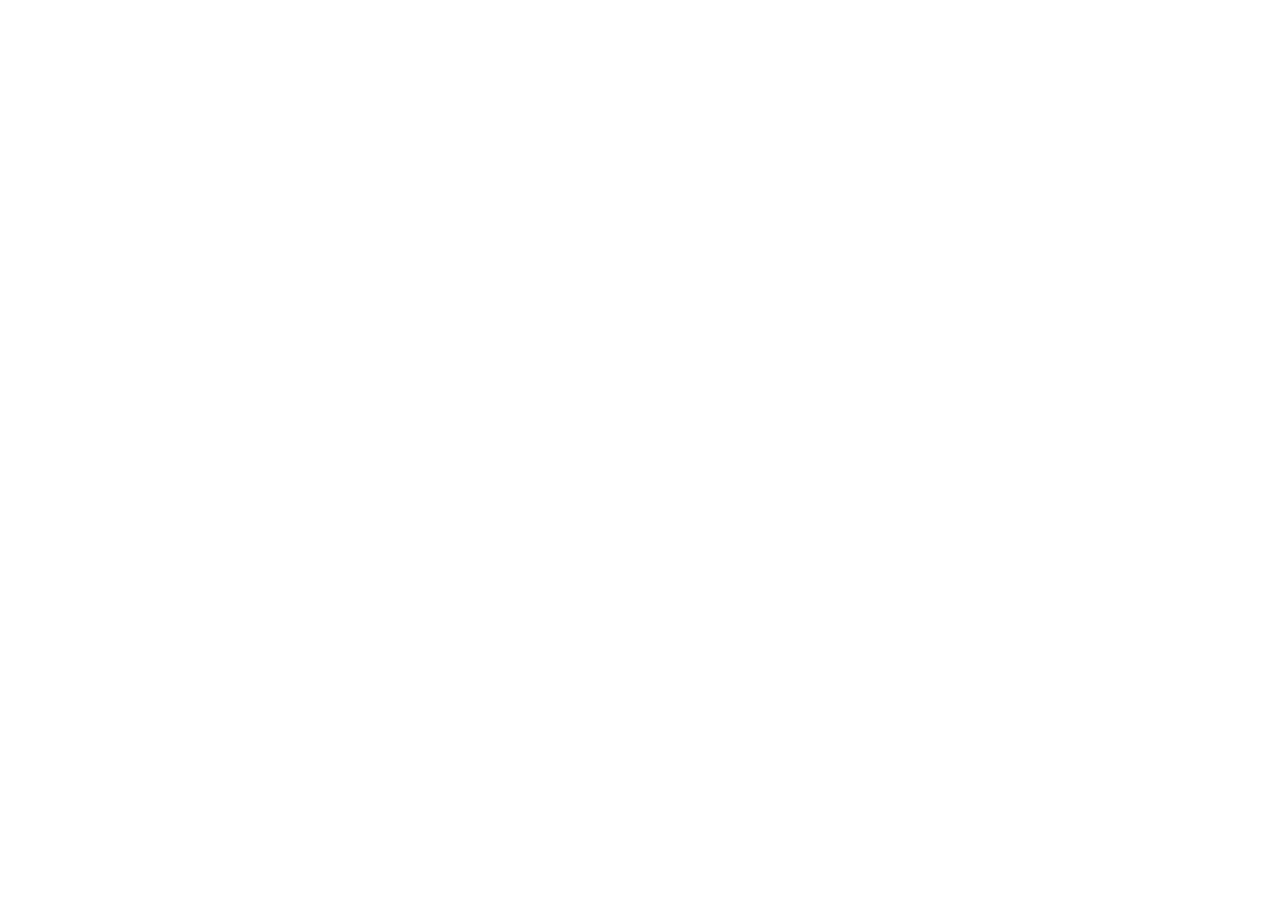
==== index.html @ 97b05f2b "Start repository" ====
<!doctype html>
<html lang="en">
  <head>
    <meta charset="UTF-8" />
    <link rel="icon" type="image/svg+xml" href="/vite.svg" />
    <meta name="viewport" content="width=device-width, initial-scale=1.0" />
    <title>ReleaseRadar — AI-Assisted Release Confidence</title>
    <link rel="preconnect" href="https://fonts.googleapis.com" />
    <link rel="preconnect" href="https://fonts.gstatic.com" crossorigin />
    <link href="https://fonts.googleapis.com/css2?family=Inter:wght@300;400;500;600;700;800&display=swap" rel="stylesheet" />
  </head>
  <body>
    <div id="root"></div>
    <script type="module" src="/src/main.tsx"></script>
  </body>
</html>
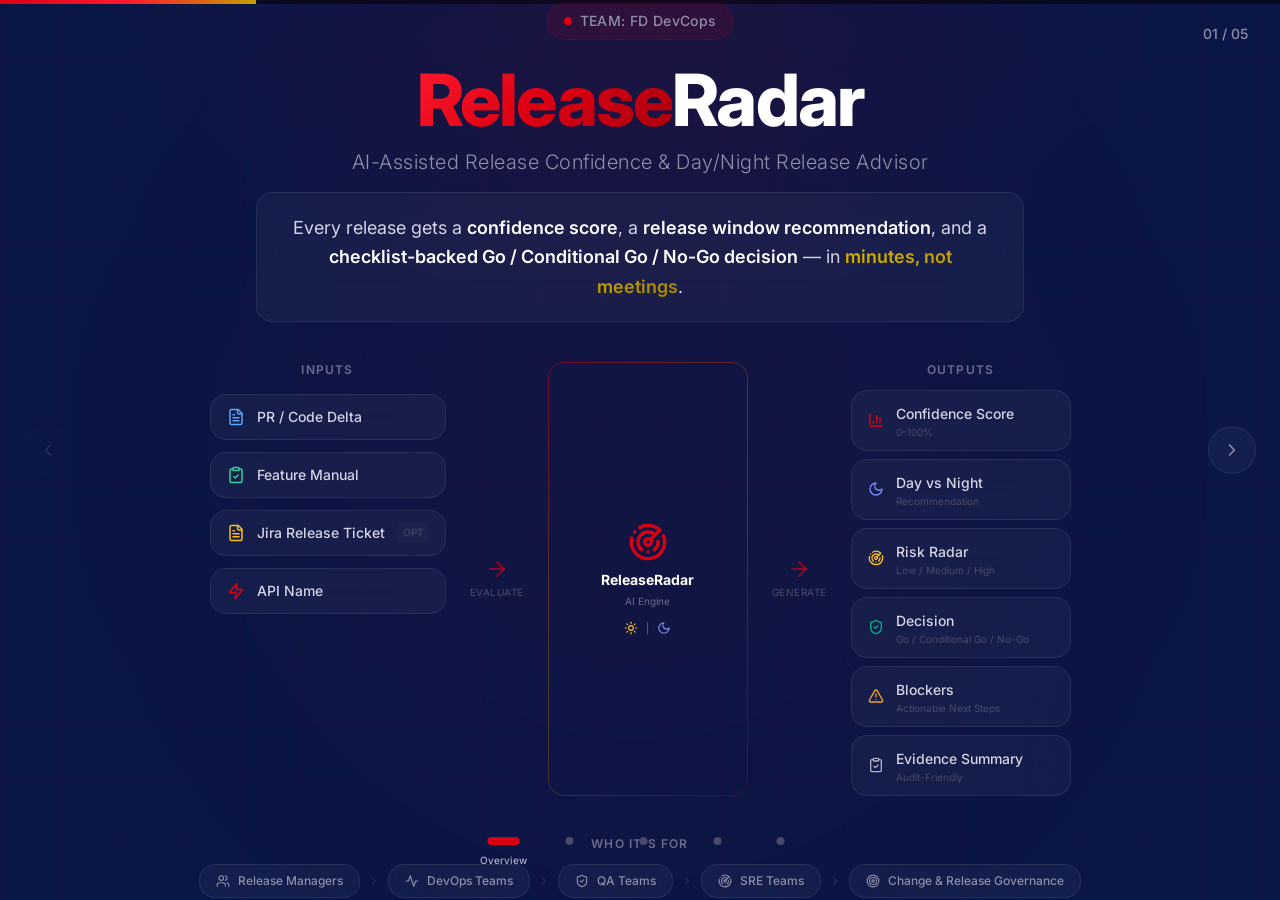
==== commit 92f7f372: "deploy: fc2b410c3ca491119e7fdf9a48ac1483587b1d00" ====
--- a/index.html
+++ b/index.html
@@ -8,9 +8,10 @@
     <link rel="preconnect" href="https://fonts.googleapis.com" />
     <link rel="preconnect" href="https://fonts.gstatic.com" crossorigin />
     <link href="https://fonts.googleapis.com/css2?family=Inter:wght@300;400;500;600;700;800&display=swap" rel="stylesheet" />
+    <script type="module" crossorigin src="./assets/index-BPCBnHcw.js"></script>
+    <link rel="stylesheet" crossorigin href="./assets/index-Aughht_y.css">
   </head>
   <body>
     <div id="root"></div>
-    <script type="module" src="/src/main.tsx"></script>
   </body>
 </html>
--- a/assets/index-Aughht_y.css
+++ b/assets/index-Aughht_y.css
@@ -0,0 +1 @@
+*,:before,:after{--tw-border-spacing-x: 0;--tw-border-spacing-y: 0;--tw-translate-x: 0;--tw-translate-y: 0;--tw-rotate: 0;--tw-skew-x: 0;--tw-skew-y: 0;--tw-scale-x: 1;--tw-scale-y: 1;--tw-pan-x: ;--tw-pan-y: ;--tw-pinch-zoom: ;--tw-scroll-snap-strictness: proximity;--tw-gradient-from-position: ;--tw-gradient-via-position: ;--tw-gradient-to-position: ;--tw-ordinal: ;--tw-slashed-zero: ;--tw-numeric-figure: ;--tw-numeric-spacing: ;--tw-numeric-fraction: ;--tw-ring-inset: ;--tw-ring-offset-width: 0px;--tw-ring-offset-color: #fff;--tw-ring-color: rgb(59 130 246 / .5);--tw-ring-offset-shadow: 0 0 #0000;--tw-ring-shadow: 0 0 #0000;--tw-shadow: 0 0 #0000;--tw-shadow-colored: 0 0 #0000;--tw-blur: ;--tw-brightness: ;--tw-contrast: ;--tw-grayscale: ;--tw-hue-rotate: ;--tw-invert: ;--tw-saturate: ;--tw-sepia: ;--tw-drop-shadow: ;--tw-backdrop-blur: ;--tw-backdrop-brightness: ;--tw-backdrop-contrast: ;--tw-backdrop-grayscale: ;--tw-backdrop-hue-rotate: ;--tw-backdrop-invert: ;--tw-backdrop-opacity: ;--tw-backdrop-saturate: ;--tw-backdrop-sepia: ;--tw-contain-size: ;--tw-contain-layout: ;--tw-contain-paint: ;--tw-contain-style: }::backdrop{--tw-border-spacing-x: 0;--tw-border-spacing-y: 0;--tw-translate-x: 0;--tw-translate-y: 0;--tw-rotate: 0;--tw-skew-x: 0;--tw-skew-y: 0;--tw-scale-x: 1;--tw-scale-y: 1;--tw-pan-x: ;--tw-pan-y: ;--tw-pinch-zoom: ;--tw-scroll-snap-strictness: proximity;--tw-gradient-from-position: ;--tw-gradient-via-position: ;--tw-gradient-to-position: ;--tw-ordinal: ;--tw-slashed-zero: ;--tw-numeric-figure: ;--tw-numeric-spacing: ;--tw-numeric-fraction: ;--tw-ring-inset: ;--tw-ring-offset-width: 0px;--tw-ring-offset-color: #fff;--tw-ring-color: rgb(59 130 246 / .5);--tw-ring-offset-shadow: 0 0 #0000;--tw-ring-shadow: 0 0 #0000;--tw-shadow: 0 0 #0000;--tw-shadow-colored: 0 0 #0000;--tw-blur: ;--tw-brightness: ;--tw-contrast: ;--tw-grayscale: ;--tw-hue-rotate: ;--tw-invert: ;--tw-saturate: ;--tw-sepia: ;--tw-drop-shadow: ;--tw-backdrop-blur: ;--tw-backdrop-brightness: ;--tw-backdrop-contrast: ;--tw-backdrop-grayscale: ;--tw-backdrop-hue-rotate: ;--tw-backdrop-invert: ;--tw-backdrop-opacity: ;--tw-backdrop-saturate: ;--tw-backdrop-sepia: ;--tw-contain-size: ;--tw-contain-layout: ;--tw-contain-paint: ;--tw-contain-style: }*,:before,:after{box-sizing:border-box;border-width:0;border-style:solid;border-color:#e5e7eb}:before,:after{--tw-content: ""}html,:host{line-height:1.5;-webkit-text-size-adjust:100%;-moz-tab-size:4;-o-tab-size:4;tab-size:4;font-family:Inter,system-ui,sans-serif;font-feature-settings:normal;font-variation-settings:normal;-webkit-tap-highlight-color:transparent}body{margin:0;line-height:inherit}hr{height:0;color:inherit;border-top-width:1px}abbr:where([title]){-webkit-text-decoration:underline dotted;text-decoration:underline dotted}h1,h2,h3,h4,h5,h6{font-size:inherit;font-weight:inherit}a{color:inherit;text-decoration:inherit}b,strong{font-weight:bolder}code,kbd,samp,pre{font-family:ui-monospace,SFMono-Regular,Menlo,Monaco,Consolas,Liberation Mono,Courier New,monospace;font-feature-settings:normal;font-variation-settings:normal;font-size:1em}small{font-size:80%}sub,sup{font-size:75%;line-height:0;position:relative;vertical-align:baseline}sub{bottom:-.25em}sup{top:-.5em}table{text-indent:0;border-color:inherit;border-collapse:collapse}button,input,optgroup,select,textarea{font-family:inherit;font-feature-settings:inherit;font-variation-settings:inherit;font-size:100%;font-weight:inherit;line-height:inherit;letter-spacing:inherit;color:inherit;margin:0;padding:0}button,select{text-transform:none}button,input:where([type=button]),input:where([type=reset]),input:where([type=submit]){-webkit-appearance:button;background-color:transparent;background-image:none}:-moz-focusring{outline:auto}:-moz-ui-invalid{box-shadow:none}progress{vertical-align:baseline}::-webkit-inner-spin-button,::-webkit-outer-spin-button{height:auto}[type=search]{-webkit-appearance:textfield;outline-offset:-2px}::-webkit-search-decoration{-webkit-appearance:none}::-webkit-file-upload-button{-webkit-appearance:button;font:inherit}summary{display:list-item}blockquote,dl,dd,h1,h2,h3,h4,h5,h6,hr,figure,p,pre{margin:0}fieldset{margin:0;padding:0}legend{padding:0}ol,ul,menu{list-style:none;margin:0;padding:0}dialog{padding:0}textarea{resize:vertical}input::-moz-placeholder,textarea::-moz-placeholder{opacity:1;color:#9ca3af}input::placeholder,textarea::placeholder{opacity:1;color:#9ca3af}button,[role=button]{cursor:pointer}:disabled{cursor:default}img,svg,video,canvas,audio,iframe,embed,object{display:block;vertical-align:middle}img,video{max-width:100%;height:auto}[hidden]:where(:not([hidden=until-found])){display:none}.slide-container{position:relative;display:flex;height:100vh;width:100%;align-items:center;justify-content:center;overflow:hidden}.glass-card{border-radius:1rem;border-width:1px;border-color:#ffffff14;background-color:#ffffff0a;--tw-backdrop-blur: blur(24px);-webkit-backdrop-filter:var(--tw-backdrop-blur) var(--tw-backdrop-brightness) var(--tw-backdrop-contrast) var(--tw-backdrop-grayscale) var(--tw-backdrop-hue-rotate) var(--tw-backdrop-invert) var(--tw-backdrop-opacity) var(--tw-backdrop-saturate) var(--tw-backdrop-sepia);backdrop-filter:var(--tw-backdrop-blur) var(--tw-backdrop-brightness) var(--tw-backdrop-contrast) var(--tw-backdrop-grayscale) var(--tw-backdrop-hue-rotate) var(--tw-backdrop-invert) var(--tw-backdrop-opacity) var(--tw-backdrop-saturate) var(--tw-backdrop-sepia)}.glass-card-hover{border-radius:1rem;border-width:1px;border-color:#ffffff14;background-color:#ffffff0a;--tw-backdrop-blur: blur(24px);-webkit-backdrop-filter:var(--tw-backdrop-blur) var(--tw-backdrop-brightness) var(--tw-backdrop-contrast) var(--tw-backdrop-grayscale) var(--tw-backdrop-hue-rotate) var(--tw-backdrop-invert) var(--tw-backdrop-opacity) var(--tw-backdrop-saturate) var(--tw-backdrop-sepia);backdrop-filter:var(--tw-backdrop-blur) var(--tw-backdrop-brightness) var(--tw-backdrop-contrast) var(--tw-backdrop-grayscale) var(--tw-backdrop-hue-rotate) var(--tw-backdrop-invert) var(--tw-backdrop-opacity) var(--tw-backdrop-saturate) var(--tw-backdrop-sepia);transition-property:all;transition-timing-function:cubic-bezier(.4,0,.2,1);transition-duration:.3s}.glass-card-hover:hover{border-color:#ffffff26;background-color:#ffffff12}.gradient-border{position:relative}.gradient-border:before{content:"";position:absolute;top:0;right:0;bottom:0;left:0;border-radius:1rem;padding:1px;background:linear-gradient(135deg,#db001180,#c4a0004d,#db001133);-webkit-mask:linear-gradient(#fff 0 0) content-box,linear-gradient(#fff 0 0);-webkit-mask-composite:xor;mask-composite:exclude}.text-gradient-red{-webkit-background-clip:text;background-clip:text;color:transparent;background-image:linear-gradient(135deg,#ff1a2e,#db0011,#a8000d)}.text-gradient-gold{-webkit-background-clip:text;background-clip:text;color:transparent;background-image:linear-gradient(135deg,#d4b000,#c4a000,#a48600)}.pointer-events-none{pointer-events:none}.fixed{position:fixed}.absolute{position:absolute}.relative{position:relative}.inset-0{top:0;right:0;bottom:0;left:0}.bottom-0{bottom:0}.bottom-8{bottom:2rem}.left-0{left:0}.left-1\/2{left:50%}.left-6{left:1.5rem}.right-0{right:0}.right-6{right:1.5rem}.right-8{right:2rem}.top-0{top:0}.top-1\/2{top:50%}.top-6{top:1.5rem}.z-10{z-index:10}.z-50{z-index:50}.z-\[60\]{z-index:60}.col-span-1{grid-column:span 1 / span 1}.col-span-3{grid-column:span 3 / span 3}.mx-auto{margin-left:auto;margin-right:auto}.mb-0\.5{margin-bottom:.125rem}.mb-1{margin-bottom:.25rem}.mb-1\.5{margin-bottom:.375rem}.mb-10{margin-bottom:2.5rem}.mb-2{margin-bottom:.5rem}.mb-3{margin-bottom:.75rem}.mb-4{margin-bottom:1rem}.mb-5{margin-bottom:1.25rem}.mb-6{margin-bottom:1.5rem}.mb-8{margin-bottom:2rem}.ml-5{margin-left:1.25rem}.ml-\[52px\]{margin-left:52px}.ml-auto{margin-left:auto}.mt-0\.5{margin-top:.125rem}.mt-1{margin-top:.25rem}.mt-3{margin-top:.75rem}.mt-4{margin-top:1rem}.block{display:block}.flex{display:flex}.inline-flex{display:inline-flex}.grid{display:grid}.hidden{display:none}.h-1{height:.25rem}.h-1\/3{height:33.333333%}.h-10{height:2.5rem}.h-12{height:3rem}.h-2{height:.5rem}.h-6{height:1.5rem}.h-8{height:2rem}.h-\[800px\]{height:800px}.h-full{height:100%}.h-screen{height:100vh}.min-h-0{min-height:0px}.min-h-\[90px\]{min-height:90px}.w-1{width:.25rem}.w-10{width:2.5rem}.w-12{width:3rem}.w-2{width:.5rem}.w-6{width:1.5rem}.w-8{width:2rem}.w-\[38\%\]{width:38%}.w-\[42\%\]{width:42%}.w-\[45\%\]{width:45%}.w-\[55\%\]{width:55%}.w-\[58\%\]{width:58%}.w-\[800px\]{width:800px}.w-full{width:100%}.w-px{width:1px}.w-screen{width:100vw}.min-w-0{min-width:0px}.min-w-\[140px\]{min-width:140px}.min-w-\[200px\]{min-width:200px}.min-w-\[220px\]{min-width:220px}.max-w-3xl{max-width:48rem}.max-w-6xl{max-width:72rem}.max-w-\[1440px\]{max-width:1440px}.flex-1{flex:1 1 0%}.shrink-0{flex-shrink:0}.-translate-x-1\/2{--tw-translate-x: -50%;transform:translate(var(--tw-translate-x),var(--tw-translate-y)) rotate(var(--tw-rotate)) skew(var(--tw-skew-x)) skewY(var(--tw-skew-y)) scaleX(var(--tw-scale-x)) scaleY(var(--tw-scale-y))}.-translate-y-1\/2{--tw-translate-y: -50%;transform:translate(var(--tw-translate-x),var(--tw-translate-y)) rotate(var(--tw-rotate)) skew(var(--tw-skew-x)) skewY(var(--tw-skew-y)) scaleX(var(--tw-scale-x)) scaleY(var(--tw-scale-y))}@keyframes fadeIn{0%{opacity:0}to{opacity:1}}.animate-fade-in{animation:fadeIn .6s ease-out forwards}@keyframes fadeInLeft{0%{opacity:0;transform:translate(-30px)}to{opacity:1;transform:translate(0)}}.animate-fade-in-left{animation:fadeInLeft .5s ease-out forwards}@keyframes fadeInRight{0%{opacity:0;transform:translate(30px)}to{opacity:1;transform:translate(0)}}.animate-fade-in-right{animation:fadeInRight .5s ease-out forwards}@keyframes fadeInUp{0%{opacity:0;transform:translateY(30px)}to{opacity:1;transform:translateY(0)}}.animate-fade-in-up{animation:fadeInUp .6s ease-out forwards}@keyframes pulse{50%{opacity:.5}}.animate-pulse{animation:pulse 2s cubic-bezier(.4,0,.6,1) infinite}@keyframes pulseGlow{0%,to{box-shadow:0 0 20px #db00114d}50%{box-shadow:0 0 40px #db001199}}.animate-pulse-glow{animation:pulseGlow 2s ease-in-out infinite}.auto-rows-min{grid-auto-rows:min-content}.grid-cols-1{grid-template-columns:repeat(1,minmax(0,1fr))}.grid-cols-2{grid-template-columns:repeat(2,minmax(0,1fr))}.grid-cols-3{grid-template-columns:repeat(3,minmax(0,1fr))}.grid-cols-5{grid-template-columns:repeat(5,minmax(0,1fr))}.flex-col{flex-direction:column}.flex-wrap{flex-wrap:wrap}.items-start{align-items:flex-start}.items-center{align-items:center}.items-stretch{align-items:stretch}.justify-center{justify-content:center}.gap-0\.5{gap:.125rem}.gap-1{gap:.25rem}.gap-1\.5{gap:.375rem}.gap-2{gap:.5rem}.gap-2\.5{gap:.625rem}.gap-3{gap:.75rem}.gap-4{gap:1rem}.gap-6{gap:1.5rem}.gap-8{gap:2rem}.space-y-1\.5>:not([hidden])~:not([hidden]){--tw-space-y-reverse: 0;margin-top:calc(.375rem * calc(1 - var(--tw-space-y-reverse)));margin-bottom:calc(.375rem * var(--tw-space-y-reverse))}.overflow-hidden{overflow:hidden}.overflow-y-auto{overflow-y:auto}.truncate{overflow:hidden;text-overflow:ellipsis;white-space:nowrap}.whitespace-nowrap{white-space:nowrap}.rounded{border-radius:.25rem}.rounded-full{border-radius:9999px}.rounded-lg{border-radius:.5rem}.rounded-md{border-radius:.375rem}.rounded-xl{border-radius:.75rem}.border{border-width:1px}.border-l-2{border-left-width:2px}.border-amber-400\/20{border-color:#fbbf2433}.border-blue-400\/20{border-color:#60a5fa33}.border-blue-400\/30{border-color:#60a5fa4d}.border-confidence-conditional\/20{border-color:#f5a62333}.border-confidence-go\/20{border-color:#00b38833}.border-confidence-nogo\/20{border-color:#db001133}.border-cyan-400\/20{border-color:#22d3ee33}.border-emerald-400\/10{border-color:#34d3991a}.border-emerald-400\/15{border-color:#34d39926}.border-emerald-400\/20{border-color:#34d39933}.border-emerald-400\/30{border-color:#34d3994d}.border-hsbc-gold\/10{border-color:#c4a0001a}.border-hsbc-gold\/20{border-color:#c4a00033}.border-hsbc-gold\/30{border-color:#c4a0004d}.border-hsbc-red\/10{border-color:#db00111a}.border-hsbc-red\/20{border-color:#db001133}.border-hsbc-red\/30{border-color:#db00114d}.border-hsbc-red\/40{border-color:#db001166}.border-indigo-400\/20{border-color:#818cf833}.border-orange-400\/20{border-color:#fb923c33}.border-pink-400\/20{border-color:#f472b633}.border-purple-400\/10{border-color:#c084fc1a}.border-purple-400\/20{border-color:#c084fc33}.border-red-400\/20{border-color:#f8717133}.border-l-confidence-conditional{--tw-border-opacity: 1;border-left-color:rgb(245 166 35 / var(--tw-border-opacity, 1))}.border-l-confidence-nogo{--tw-border-opacity: 1;border-left-color:rgb(219 0 17 / var(--tw-border-opacity, 1))}.bg-amber-400\/10{background-color:#fbbf241a}.bg-amber-400\/15{background-color:#fbbf2426}.bg-amber-400\/\[0\.06\]{background-color:#fbbf240f}.bg-black\/50{background-color:#00000080}.bg-black\/80{background-color:#000c}.bg-blue-400\/15{background-color:#60a5fa26}.bg-blue-400\/20{background-color:#60a5fa33}.bg-blue-400\/\[0\.06\]{background-color:#60a5fa0f}.bg-confidence-conditional\/10{background-color:#f5a6231a}.bg-confidence-conditional\/15{background-color:#f5a62326}.bg-confidence-go\/10{background-color:#00b3881a}.bg-confidence-nogo\/10{background-color:#db00111a}.bg-emerald-400\/10{background-color:#34d3991a}.bg-emerald-400\/15{background-color:#34d39926}.bg-emerald-400\/20{background-color:#34d39933}.bg-emerald-400\/\[0\.06\]{background-color:#34d3990f}.bg-hsbc-gold\/15{background-color:#c4a00026}.bg-hsbc-gold\/20{background-color:#c4a00033}.bg-hsbc-gold\/\[0\.06\]{background-color:#c4a0000f}.bg-hsbc-gray-500{--tw-bg-opacity: 1;background-color:rgb(74 74 106 / var(--tw-bg-opacity, 1))}.bg-hsbc-gray-500\/10{background-color:#4a4a6a1a}.bg-hsbc-navy{--tw-bg-opacity: 1;background-color:rgb(10 22 70 / var(--tw-bg-opacity, 1))}.bg-hsbc-red{--tw-bg-opacity: 1;background-color:rgb(219 0 17 / var(--tw-bg-opacity, 1))}.bg-hsbc-red\/10{background-color:#db00111a}.bg-hsbc-red\/15{background-color:#db001126}.bg-hsbc-red\/20{background-color:#db001133}.bg-hsbc-red\/\[0\.03\]{background-color:#db001108}.bg-hsbc-red\/\[0\.06\]{background-color:#db00110f}.bg-indigo-400\/10{background-color:#818cf81a}.bg-pink-400\/\[0\.06\]{background-color:#f472b60f}.bg-purple-400\/15{background-color:#c084fc26}.bg-purple-400\/\[0\.06\]{background-color:#c084fc0f}.bg-white\/\[0\.02\]{background-color:#ffffff05}.bg-white\/\[0\.03\]{background-color:#ffffff08}.bg-white\/\[0\.04\]{background-color:#ffffff0a}.bg-gradient-to-b{background-image:linear-gradient(to bottom,var(--tw-gradient-stops))}.bg-gradient-to-t{background-image:linear-gradient(to top,var(--tw-gradient-stops))}.from-hsbc-red\/\[0\.04\]{--tw-gradient-from: rgb(219 0 17 / .04) var(--tw-gradient-from-position);--tw-gradient-to: rgb(219 0 17 / 0) var(--tw-gradient-to-position);--tw-gradient-stops: var(--tw-gradient-from), var(--tw-gradient-to)}.from-transparent{--tw-gradient-from: transparent var(--tw-gradient-from-position);--tw-gradient-to: rgb(0 0 0 / 0) var(--tw-gradient-to-position);--tw-gradient-stops: var(--tw-gradient-from), var(--tw-gradient-to)}.via-hsbc-red\/20{--tw-gradient-to: rgb(219 0 17 / 0) var(--tw-gradient-to-position);--tw-gradient-stops: var(--tw-gradient-from), rgb(219 0 17 / .2) var(--tw-gradient-via-position), var(--tw-gradient-to)}.to-transparent{--tw-gradient-to: transparent var(--tw-gradient-to-position)}.p-1{padding:.25rem}.p-1\.5{padding:.375rem}.p-2{padding:.5rem}.p-4{padding:1rem}.p-6{padding:1.5rem}.p-8{padding:2rem}.px-1\.5{padding-left:.375rem;padding-right:.375rem}.px-14{padding-left:3.5rem;padding-right:3.5rem}.px-16{padding-left:4rem;padding-right:4rem}.px-2{padding-left:.5rem;padding-right:.5rem}.px-2\.5{padding-left:.625rem;padding-right:.625rem}.px-3{padding-left:.75rem;padding-right:.75rem}.px-4{padding-left:1rem;padding-right:1rem}.px-5{padding-left:1.25rem;padding-right:1.25rem}.px-8{padding-left:2rem;padding-right:2rem}.py-0\.5{padding-top:.125rem;padding-bottom:.125rem}.py-1{padding-top:.25rem;padding-bottom:.25rem}.py-1\.5{padding-top:.375rem;padding-bottom:.375rem}.py-10{padding-top:2.5rem;padding-bottom:2.5rem}.py-12{padding-top:3rem;padding-bottom:3rem}.py-2{padding-top:.5rem;padding-bottom:.5rem}.py-2\.5{padding-top:.625rem;padding-bottom:.625rem}.py-3{padding-top:.75rem;padding-bottom:.75rem}.py-4{padding-top:1rem;padding-bottom:1rem}.py-5{padding-top:1.25rem;padding-bottom:1.25rem}.py-8{padding-top:2rem;padding-bottom:2rem}.pr-1{padding-right:.25rem}.text-center{text-align:center}.text-2xl{font-size:1.5rem;line-height:2rem}.text-4xl{font-size:2.25rem;line-height:2.5rem}.text-7xl{font-size:4.5rem;line-height:1}.text-\[10px\]{font-size:10px}.text-\[11px\]{font-size:11px}.text-\[9px\]{font-size:9px}.text-base{font-size:1rem;line-height:1.5rem}.text-lg{font-size:1.125rem;line-height:1.75rem}.text-sm{font-size:.875rem;line-height:1.25rem}.text-xl{font-size:1.25rem;line-height:1.75rem}.text-xs{font-size:.75rem;line-height:1rem}.font-bold{font-weight:700}.font-extrabold{font-weight:800}.font-light{font-weight:300}.font-medium{font-weight:500}.font-semibold{font-weight:600}.uppercase{text-transform:uppercase}.leading-relaxed{line-height:1.625}.tracking-tight{letter-spacing:-.025em}.tracking-wide{letter-spacing:.025em}.tracking-wider{letter-spacing:.05em}.tracking-widest{letter-spacing:.1em}.text-amber-400{--tw-text-opacity: 1;color:rgb(251 191 36 / var(--tw-text-opacity, 1))}.text-blue-400{--tw-text-opacity: 1;color:rgb(96 165 250 / var(--tw-text-opacity, 1))}.text-confidence-conditional{--tw-text-opacity: 1;color:rgb(245 166 35 / var(--tw-text-opacity, 1))}.text-confidence-go{--tw-text-opacity: 1;color:rgb(0 179 136 / var(--tw-text-opacity, 1))}.text-confidence-nogo{--tw-text-opacity: 1;color:rgb(219 0 17 / var(--tw-text-opacity, 1))}.text-cyan-400{--tw-text-opacity: 1;color:rgb(34 211 238 / var(--tw-text-opacity, 1))}.text-emerald-400{--tw-text-opacity: 1;color:rgb(52 211 153 / var(--tw-text-opacity, 1))}.text-hsbc-gold{--tw-text-opacity: 1;color:rgb(196 160 0 / var(--tw-text-opacity, 1))}.text-hsbc-gray-100{--tw-text-opacity: 1;color:rgb(212 212 226 / var(--tw-text-opacity, 1))}.text-hsbc-gray-200{--tw-text-opacity: 1;color:rgb(176 176 196 / var(--tw-text-opacity, 1))}.text-hsbc-gray-300{--tw-text-opacity: 1;color:rgb(142 142 168 / var(--tw-text-opacity, 1))}.text-hsbc-gray-400{--tw-text-opacity: 1;color:rgb(107 107 141 / var(--tw-text-opacity, 1))}.text-hsbc-gray-500{--tw-text-opacity: 1;color:rgb(74 74 106 / var(--tw-text-opacity, 1))}.text-hsbc-gray-600{--tw-text-opacity: 1;color:rgb(58 58 92 / var(--tw-text-opacity, 1))}.text-hsbc-red{--tw-text-opacity: 1;color:rgb(219 0 17 / var(--tw-text-opacity, 1))}.text-hsbc-red\/40{color:#db001166}.text-hsbc-red\/60{color:#db001199}.text-hsbc-red\/70{color:#db0011b3}.text-indigo-400{--tw-text-opacity: 1;color:rgb(129 140 248 / var(--tw-text-opacity, 1))}.text-orange-400{--tw-text-opacity: 1;color:rgb(251 146 60 / var(--tw-text-opacity, 1))}.text-pink-400{--tw-text-opacity: 1;color:rgb(244 114 182 / var(--tw-text-opacity, 1))}.text-purple-400{--tw-text-opacity: 1;color:rgb(192 132 252 / var(--tw-text-opacity, 1))}.text-red-400{--tw-text-opacity: 1;color:rgb(248 113 113 / var(--tw-text-opacity, 1))}.text-white{--tw-text-opacity: 1;color:rgb(255 255 255 / var(--tw-text-opacity, 1))}.opacity-0{opacity:0}.opacity-100{opacity:1}.blur-\[120px\]{--tw-blur: blur(120px);filter:var(--tw-blur) var(--tw-brightness) var(--tw-contrast) var(--tw-grayscale) var(--tw-hue-rotate) var(--tw-invert) var(--tw-saturate) var(--tw-sepia) var(--tw-drop-shadow)}.backdrop-blur-sm{--tw-backdrop-blur: blur(4px);-webkit-backdrop-filter:var(--tw-backdrop-blur) var(--tw-backdrop-brightness) var(--tw-backdrop-contrast) var(--tw-backdrop-grayscale) var(--tw-backdrop-hue-rotate) var(--tw-backdrop-invert) var(--tw-backdrop-opacity) var(--tw-backdrop-saturate) var(--tw-backdrop-sepia);backdrop-filter:var(--tw-backdrop-blur) var(--tw-backdrop-brightness) var(--tw-backdrop-contrast) var(--tw-backdrop-grayscale) var(--tw-backdrop-hue-rotate) var(--tw-backdrop-invert) var(--tw-backdrop-opacity) var(--tw-backdrop-saturate) var(--tw-backdrop-sepia)}.transition-all{transition-property:all;transition-timing-function:cubic-bezier(.4,0,.2,1);transition-duration:.15s}.transition-colors{transition-property:color,background-color,border-color,text-decoration-color,fill,stroke;transition-timing-function:cubic-bezier(.4,0,.2,1);transition-duration:.15s}.transition-opacity{transition-property:opacity;transition-timing-function:cubic-bezier(.4,0,.2,1);transition-duration:.15s}.duration-200{transition-duration:.2s}.duration-300{transition-duration:.3s}.duration-500{transition-duration:.5s}.ease-out{transition-timing-function:cubic-bezier(0,0,.2,1)}:root{--hsbc-red: #DB0011;--hsbc-navy: #0A1646;--hsbc-gold: #C4A000}*{margin:0;padding:0;box-sizing:border-box}html,body,#root{height:100%;overflow:hidden;font-family:Inter,system-ui,sans-serif;background:#0a0a1a;color:#eeeef4}::-webkit-scrollbar{width:6px}::-webkit-scrollbar-track{background:transparent}::-webkit-scrollbar-thumb{background:#db00114d;border-radius:3px}.stagger-1{animation-delay:.1s}.stagger-2{animation-delay:.2s}.stagger-3{animation-delay:.3s}.stagger-4{animation-delay:.4s}.stagger-5{animation-delay:.5s}.stagger-6{animation-delay:.6s}.stagger-7{animation-delay:.7s}.stagger-8{animation-delay:.8s}.bg-grid{background-image:linear-gradient(rgba(219,0,17,.03) 1px,transparent 1px),linear-gradient(90deg,rgba(219,0,17,.03) 1px,transparent 1px);background-size:60px 60px}.bg-radial-glow{background:radial-gradient(ellipse 60% 50% at 50% 0%,rgba(219,0,17,.08) 0%,transparent 70%)}.bg-radial-glow-center{background:radial-gradient(ellipse 80% 60% at 50% 50%,rgba(219,0,17,.06) 0%,transparent 70%)}.hover\:border-hsbc-red\/30:hover{border-color:#db00114d}.hover\:bg-hsbc-gray-300:hover{--tw-bg-opacity: 1;background-color:rgb(142 142 168 / var(--tw-bg-opacity, 1))}.hover\:bg-white\/\[0\.08\]:hover{background-color:#ffffff14}.hover\:text-white:hover{--tw-text-opacity: 1;color:rgb(255 255 255 / var(--tw-text-opacity, 1))}.disabled\:cursor-not-allowed:disabled{cursor:not-allowed}.disabled\:opacity-20:disabled{opacity:.2}.group:hover .group-hover\:opacity-60{opacity:.6}
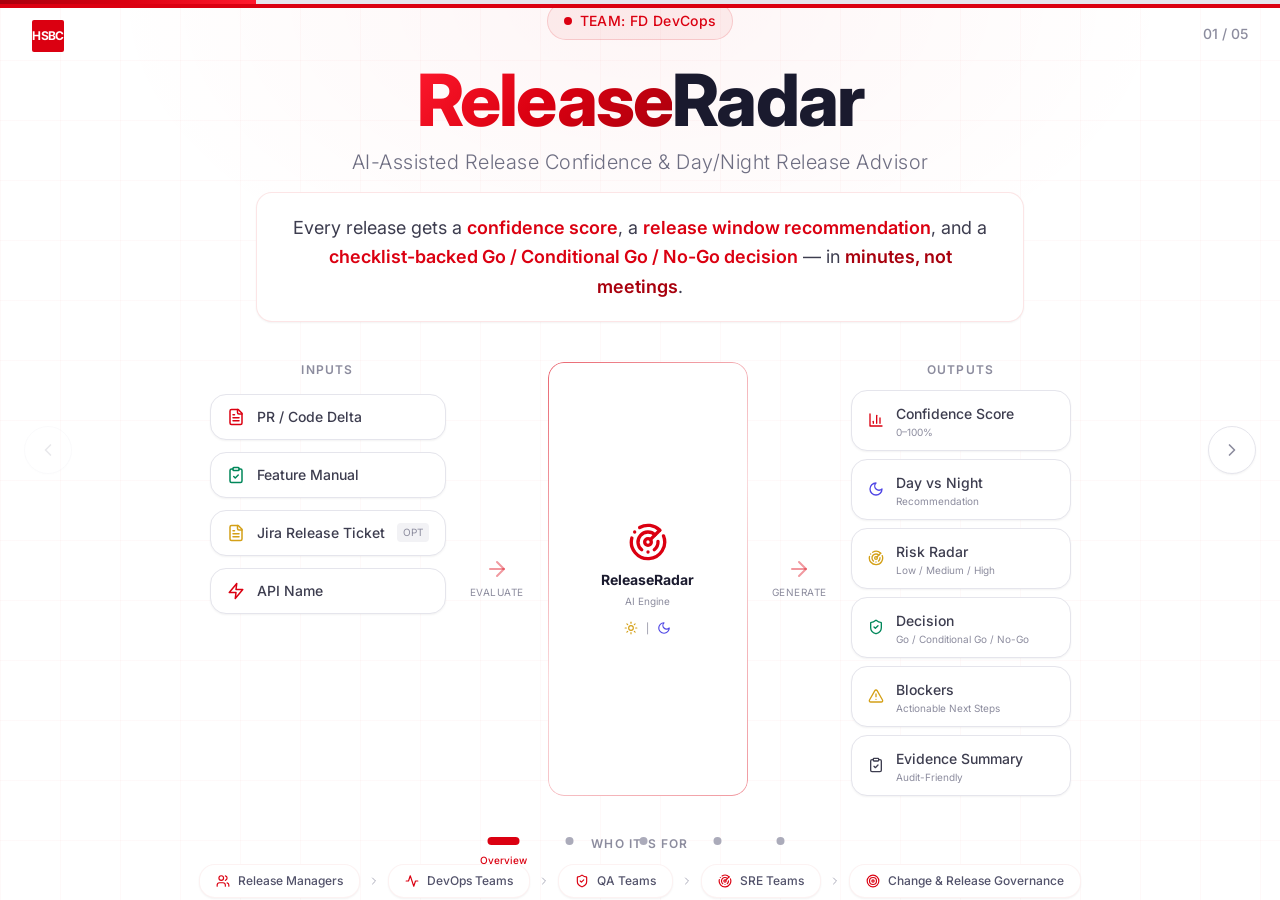
==== commit ea4873f9: "deploy: aca2fb99cd92e080cfe3c713fe6df6c5c775bf81" ====
--- a/index.html
+++ b/index.html
@@ -8,8 +8,8 @@
     <link rel="preconnect" href="https://fonts.googleapis.com" />
     <link rel="preconnect" href="https://fonts.gstatic.com" crossorigin />
     <link href="https://fonts.googleapis.com/css2?family=Inter:wght@300;400;500;600;700;800&display=swap" rel="stylesheet" />
-    <script type="module" crossorigin src="./assets/index-BPCBnHcw.js"></script>
-    <link rel="stylesheet" crossorigin href="./assets/index-Aughht_y.css">
+    <script type="module" crossorigin src="./assets/index-Cz4Vc61P.js"></script>
+    <link rel="stylesheet" crossorigin href="./assets/index-C5tjd7fd.css">
   </head>
   <body>
     <div id="root"></div>
--- a/assets/index-C5tjd7fd.css
+++ b/assets/index-C5tjd7fd.css
@@ -0,0 +1 @@
+*,:before,:after{--tw-border-spacing-x: 0;--tw-border-spacing-y: 0;--tw-translate-x: 0;--tw-translate-y: 0;--tw-rotate: 0;--tw-skew-x: 0;--tw-skew-y: 0;--tw-scale-x: 1;--tw-scale-y: 1;--tw-pan-x: ;--tw-pan-y: ;--tw-pinch-zoom: ;--tw-scroll-snap-strictness: proximity;--tw-gradient-from-position: ;--tw-gradient-via-position: ;--tw-gradient-to-position: ;--tw-ordinal: ;--tw-slashed-zero: ;--tw-numeric-figure: ;--tw-numeric-spacing: ;--tw-numeric-fraction: ;--tw-ring-inset: ;--tw-ring-offset-width: 0px;--tw-ring-offset-color: #fff;--tw-ring-color: rgb(59 130 246 / .5);--tw-ring-offset-shadow: 0 0 #0000;--tw-ring-shadow: 0 0 #0000;--tw-shadow: 0 0 #0000;--tw-shadow-colored: 0 0 #0000;--tw-blur: ;--tw-brightness: ;--tw-contrast: ;--tw-grayscale: ;--tw-hue-rotate: ;--tw-invert: ;--tw-saturate: ;--tw-sepia: ;--tw-drop-shadow: ;--tw-backdrop-blur: ;--tw-backdrop-brightness: ;--tw-backdrop-contrast: ;--tw-backdrop-grayscale: ;--tw-backdrop-hue-rotate: ;--tw-backdrop-invert: ;--tw-backdrop-opacity: ;--tw-backdrop-saturate: ;--tw-backdrop-sepia: ;--tw-contain-size: ;--tw-contain-layout: ;--tw-contain-paint: ;--tw-contain-style: }::backdrop{--tw-border-spacing-x: 0;--tw-border-spacing-y: 0;--tw-translate-x: 0;--tw-translate-y: 0;--tw-rotate: 0;--tw-skew-x: 0;--tw-skew-y: 0;--tw-scale-x: 1;--tw-scale-y: 1;--tw-pan-x: ;--tw-pan-y: ;--tw-pinch-zoom: ;--tw-scroll-snap-strictness: proximity;--tw-gradient-from-position: ;--tw-gradient-via-position: ;--tw-gradient-to-position: ;--tw-ordinal: ;--tw-slashed-zero: ;--tw-numeric-figure: ;--tw-numeric-spacing: ;--tw-numeric-fraction: ;--tw-ring-inset: ;--tw-ring-offset-width: 0px;--tw-ring-offset-color: #fff;--tw-ring-color: rgb(59 130 246 / .5);--tw-ring-offset-shadow: 0 0 #0000;--tw-ring-shadow: 0 0 #0000;--tw-shadow: 0 0 #0000;--tw-shadow-colored: 0 0 #0000;--tw-blur: ;--tw-brightness: ;--tw-contrast: ;--tw-grayscale: ;--tw-hue-rotate: ;--tw-invert: ;--tw-saturate: ;--tw-sepia: ;--tw-drop-shadow: ;--tw-backdrop-blur: ;--tw-backdrop-brightness: ;--tw-backdrop-contrast: ;--tw-backdrop-grayscale: ;--tw-backdrop-hue-rotate: ;--tw-backdrop-invert: ;--tw-backdrop-opacity: ;--tw-backdrop-saturate: ;--tw-backdrop-sepia: ;--tw-contain-size: ;--tw-contain-layout: ;--tw-contain-paint: ;--tw-contain-style: }*,:before,:after{box-sizing:border-box;border-width:0;border-style:solid;border-color:#e5e7eb}:before,:after{--tw-content: ""}html,:host{line-height:1.5;-webkit-text-size-adjust:100%;-moz-tab-size:4;-o-tab-size:4;tab-size:4;font-family:Inter,system-ui,sans-serif;font-feature-settings:normal;font-variation-settings:normal;-webkit-tap-highlight-color:transparent}body{margin:0;line-height:inherit}hr{height:0;color:inherit;border-top-width:1px}abbr:where([title]){-webkit-text-decoration:underline dotted;text-decoration:underline dotted}h1,h2,h3,h4,h5,h6{font-size:inherit;font-weight:inherit}a{color:inherit;text-decoration:inherit}b,strong{font-weight:bolder}code,kbd,samp,pre{font-family:ui-monospace,SFMono-Regular,Menlo,Monaco,Consolas,Liberation Mono,Courier New,monospace;font-feature-settings:normal;font-variation-settings:normal;font-size:1em}small{font-size:80%}sub,sup{font-size:75%;line-height:0;position:relative;vertical-align:baseline}sub{bottom:-.25em}sup{top:-.5em}table{text-indent:0;border-color:inherit;border-collapse:collapse}button,input,optgroup,select,textarea{font-family:inherit;font-feature-settings:inherit;font-variation-settings:inherit;font-size:100%;font-weight:inherit;line-height:inherit;letter-spacing:inherit;color:inherit;margin:0;padding:0}button,select{text-transform:none}button,input:where([type=button]),input:where([type=reset]),input:where([type=submit]){-webkit-appearance:button;background-color:transparent;background-image:none}:-moz-focusring{outline:auto}:-moz-ui-invalid{box-shadow:none}progress{vertical-align:baseline}::-webkit-inner-spin-button,::-webkit-outer-spin-button{height:auto}[type=search]{-webkit-appearance:textfield;outline-offset:-2px}::-webkit-search-decoration{-webkit-appearance:none}::-webkit-file-upload-button{-webkit-appearance:button;font:inherit}summary{display:list-item}blockquote,dl,dd,h1,h2,h3,h4,h5,h6,hr,figure,p,pre{margin:0}fieldset{margin:0;padding:0}legend{padding:0}ol,ul,menu{list-style:none;margin:0;padding:0}dialog{padding:0}textarea{resize:vertical}input::-moz-placeholder,textarea::-moz-placeholder{opacity:1;color:#9ca3af}input::placeholder,textarea::placeholder{opacity:1;color:#9ca3af}button,[role=button]{cursor:pointer}:disabled{cursor:default}img,svg,video,canvas,audio,iframe,embed,object{display:block;vertical-align:middle}img,video{max-width:100%;height:auto}[hidden]:where(:not([hidden=until-found])){display:none}.slide-container{position:relative;display:flex;height:100vh;width:100%;align-items:center;justify-content:center;overflow:hidden}.glass-card{border-radius:1rem;border-width:1px;--tw-border-opacity: 1;border-color:rgb(229 229 236 / var(--tw-border-opacity, 1));--tw-bg-opacity: 1;background-color:rgb(255 255 255 / var(--tw-bg-opacity, 1));--tw-shadow: 0 1px 2px 0 rgb(0 0 0 / .05);--tw-shadow-colored: 0 1px 2px 0 var(--tw-shadow-color);box-shadow:var(--tw-ring-offset-shadow, 0 0 #0000),var(--tw-ring-shadow, 0 0 #0000),var(--tw-shadow)}.glass-card-hover{border-radius:1rem;border-width:1px;--tw-border-opacity: 1;border-color:rgb(229 229 236 / var(--tw-border-opacity, 1));--tw-bg-opacity: 1;background-color:rgb(255 255 255 / var(--tw-bg-opacity, 1));--tw-shadow: 0 1px 2px 0 rgb(0 0 0 / .05);--tw-shadow-colored: 0 1px 2px 0 var(--tw-shadow-color);box-shadow:var(--tw-ring-offset-shadow, 0 0 #0000),var(--tw-ring-shadow, 0 0 #0000),var(--tw-shadow);transition-property:all;transition-timing-function:cubic-bezier(.4,0,.2,1);transition-duration:.3s}.glass-card-hover:hover{border-color:#db001133;--tw-shadow: 0 4px 6px -1px rgb(0 0 0 / .1), 0 2px 4px -2px rgb(0 0 0 / .1);--tw-shadow-colored: 0 4px 6px -1px var(--tw-shadow-color), 0 2px 4px -2px var(--tw-shadow-color);box-shadow:var(--tw-ring-offset-shadow, 0 0 #0000),var(--tw-ring-shadow, 0 0 #0000),var(--tw-shadow)}.gradient-border{position:relative}.gradient-border:before{content:"";position:absolute;top:0;right:0;bottom:0;left:0;border-radius:1rem;padding:1px;background:linear-gradient(135deg,#db001199,#db001126,#db001166);-webkit-mask:linear-gradient(#fff 0 0) content-box,linear-gradient(#fff 0 0);-webkit-mask-composite:xor;mask-composite:exclude}.text-gradient-red{-webkit-background-clip:text;background-clip:text;color:transparent;background-image:linear-gradient(135deg,#ff1a2e,#db0011,#a8000d)}.pointer-events-none{pointer-events:none}.fixed{position:fixed}.absolute{position:absolute}.relative{position:relative}.inset-0{top:0;right:0;bottom:0;left:0}.bottom-0{bottom:0}.bottom-8{bottom:2rem}.left-0{left:0}.left-1\/2{left:50%}.left-6{left:1.5rem}.left-8{left:2rem}.right-0{right:0}.right-6{right:1.5rem}.right-8{right:2rem}.top-0{top:0}.top-1\/2{top:50%}.top-5{top:1.25rem}.top-6{top:1.5rem}.z-10{z-index:10}.z-50{z-index:50}.z-\[60\]{z-index:60}.col-span-1{grid-column:span 1 / span 1}.col-span-3{grid-column:span 3 / span 3}.mx-auto{margin-left:auto;margin-right:auto}.mb-0\.5{margin-bottom:.125rem}.mb-1{margin-bottom:.25rem}.mb-1\.5{margin-bottom:.375rem}.mb-10{margin-bottom:2.5rem}.mb-2{margin-bottom:.5rem}.mb-3{margin-bottom:.75rem}.mb-4{margin-bottom:1rem}.mb-5{margin-bottom:1.25rem}.mb-6{margin-bottom:1.5rem}.mb-8{margin-bottom:2rem}.ml-5{margin-left:1.25rem}.ml-\[52px\]{margin-left:52px}.ml-auto{margin-left:auto}.mt-0\.5{margin-top:.125rem}.mt-1{margin-top:.25rem}.mt-3{margin-top:.75rem}.mt-4{margin-top:1rem}.block{display:block}.flex{display:flex}.inline-flex{display:inline-flex}.grid{display:grid}.hidden{display:none}.h-1{height:.25rem}.h-1\/3{height:33.333333%}.h-10{height:2.5rem}.h-12{height:3rem}.h-2{height:.5rem}.h-6{height:1.5rem}.h-8{height:2rem}.h-full{height:100%}.h-screen{height:100vh}.min-h-0{min-height:0px}.min-h-\[90px\]{min-height:90px}.w-1{width:.25rem}.w-10{width:2.5rem}.w-12{width:3rem}.w-2{width:.5rem}.w-6{width:1.5rem}.w-8{width:2rem}.w-\[38\%\]{width:38%}.w-\[42\%\]{width:42%}.w-\[45\%\]{width:45%}.w-\[55\%\]{width:55%}.w-\[58\%\]{width:58%}.w-full{width:100%}.w-px{width:1px}.w-screen{width:100vw}.min-w-0{min-width:0px}.min-w-\[140px\]{min-width:140px}.min-w-\[200px\]{min-width:200px}.min-w-\[220px\]{min-width:220px}.max-w-3xl{max-width:48rem}.max-w-6xl{max-width:72rem}.max-w-\[1440px\]{max-width:1440px}.flex-1{flex:1 1 0%}.shrink-0{flex-shrink:0}.-translate-x-1\/2{--tw-translate-x: -50%;transform:translate(var(--tw-translate-x),var(--tw-translate-y)) rotate(var(--tw-rotate)) skew(var(--tw-skew-x)) skewY(var(--tw-skew-y)) scaleX(var(--tw-scale-x)) scaleY(var(--tw-scale-y))}.-translate-y-1\/2{--tw-translate-y: -50%;transform:translate(var(--tw-translate-x),var(--tw-translate-y)) rotate(var(--tw-rotate)) skew(var(--tw-skew-x)) skewY(var(--tw-skew-y)) scaleX(var(--tw-scale-x)) scaleY(var(--tw-scale-y))}@keyframes fadeIn{0%{opacity:0}to{opacity:1}}.animate-fade-in{animation:fadeIn .6s ease-out forwards}@keyframes fadeInLeft{0%{opacity:0;transform:translate(-30px)}to{opacity:1;transform:translate(0)}}.animate-fade-in-left{animation:fadeInLeft .5s ease-out forwards}@keyframes fadeInRight{0%{opacity:0;transform:translate(30px)}to{opacity:1;transform:translate(0)}}.animate-fade-in-right{animation:fadeInRight .5s ease-out forwards}@keyframes fadeInUp{0%{opacity:0;transform:translateY(30px)}to{opacity:1;transform:translateY(0)}}.animate-fade-in-up{animation:fadeInUp .6s ease-out forwards}@keyframes pulse{50%{opacity:.5}}.animate-pulse{animation:pulse 2s cubic-bezier(.4,0,.6,1) infinite}@keyframes pulseGlow{0%,to{box-shadow:0 0 15px #db001133}50%{box-shadow:0 0 30px #db001166}}.animate-pulse-glow{animation:pulseGlow 2s ease-in-out infinite}.auto-rows-min{grid-auto-rows:min-content}.grid-cols-1{grid-template-columns:repeat(1,minmax(0,1fr))}.grid-cols-2{grid-template-columns:repeat(2,minmax(0,1fr))}.grid-cols-3{grid-template-columns:repeat(3,minmax(0,1fr))}.grid-cols-5{grid-template-columns:repeat(5,minmax(0,1fr))}.flex-col{flex-direction:column}.flex-wrap{flex-wrap:wrap}.items-start{align-items:flex-start}.items-center{align-items:center}.items-stretch{align-items:stretch}.justify-center{justify-content:center}.gap-0\.5{gap:.125rem}.gap-1{gap:.25rem}.gap-1\.5{gap:.375rem}.gap-2{gap:.5rem}.gap-2\.5{gap:.625rem}.gap-3{gap:.75rem}.gap-4{gap:1rem}.gap-6{gap:1.5rem}.gap-8{gap:2rem}.space-y-1\.5>:not([hidden])~:not([hidden]){--tw-space-y-reverse: 0;margin-top:calc(.375rem * calc(1 - var(--tw-space-y-reverse)));margin-bottom:calc(.375rem * var(--tw-space-y-reverse))}.overflow-hidden{overflow:hidden}.overflow-y-auto{overflow-y:auto}.truncate{overflow:hidden;text-overflow:ellipsis;white-space:nowrap}.whitespace-nowrap{white-space:nowrap}.rounded{border-radius:.25rem}.rounded-full{border-radius:9999px}.rounded-lg{border-radius:.5rem}.rounded-md{border-radius:.375rem}.rounded-sm{border-radius:.125rem}.rounded-xl{border-radius:.75rem}.border{border-width:1px}.border-l-2{border-left-width:2px}.border-confidence-conditional\/10{border-color:#d4a0171a}.border-confidence-conditional\/15{border-color:#d4a01726}.border-confidence-go\/10{border-color:#00875a1a}.border-confidence-go\/15{border-color:#00875a26}.border-confidence-nogo\/10{border-color:#db00111a}.border-confidence-nogo\/15{border-color:#db001126}.border-cyan-600\/15{border-color:#0891b226}.border-hsbc-gray-100{--tw-border-opacity: 1;border-color:rgb(229 229 236 / var(--tw-border-opacity, 1))}.border-hsbc-red\/10{border-color:#db00111a}.border-hsbc-red\/15{border-color:#db001126}.border-hsbc-red\/30{border-color:#db00114d}.border-hsbc-red\/5{border-color:#db00110d}.border-indigo-600\/10{border-color:#4f46e51a}.border-indigo-600\/15{border-color:#4f46e526}.border-orange-600\/15{border-color:#ea580c26}.border-pink-600\/10{border-color:#db27771a}.border-pink-600\/15{border-color:#db277726}.border-red-600\/15{border-color:#dc262626}.border-l-confidence-conditional{--tw-border-opacity: 1;border-left-color:rgb(212 160 23 / var(--tw-border-opacity, 1))}.border-l-confidence-nogo{--tw-border-opacity: 1;border-left-color:rgb(219 0 17 / var(--tw-border-opacity, 1))}.bg-confidence-conditional\/10{background-color:#d4a0171a}.bg-confidence-conditional\/5{background-color:#d4a0170d}.bg-confidence-conditional\/\[0\.04\]{background-color:#d4a0170a}.bg-confidence-go\/10{background-color:#00875a1a}.bg-confidence-go\/5{background-color:#00875a0d}.bg-confidence-go\/\[0\.04\]{background-color:#00875a0a}.bg-confidence-nogo\/5{background-color:#db00110d}.bg-hsbc-gray-100{--tw-bg-opacity: 1;background-color:rgb(229 229 236 / var(--tw-bg-opacity, 1))}.bg-hsbc-gray-300{--tw-bg-opacity: 1;background-color:rgb(171 171 186 / var(--tw-bg-opacity, 1))}.bg-hsbc-gray-50{--tw-bg-opacity: 1;background-color:rgb(242 242 245 / var(--tw-bg-opacity, 1))}.bg-hsbc-offwhite{--tw-bg-opacity: 1;background-color:rgb(247 247 249 / var(--tw-bg-opacity, 1))}.bg-hsbc-red{--tw-bg-opacity: 1;background-color:rgb(219 0 17 / var(--tw-bg-opacity, 1))}.bg-hsbc-red\/10{background-color:#db00111a}.bg-hsbc-red\/5{background-color:#db00110d}.bg-hsbc-red\/\[0\.03\]{background-color:#db001108}.bg-hsbc-red\/\[0\.04\]{background-color:#db00110a}.bg-indigo-600\/\[0\.04\]{background-color:#4f46e50a}.bg-pink-600\/\[0\.04\]{background-color:#db27770a}.bg-white{--tw-bg-opacity: 1;background-color:rgb(255 255 255 / var(--tw-bg-opacity, 1))}.bg-white\/90{background-color:#ffffffe6}.bg-gradient-to-b{background-image:linear-gradient(to bottom,var(--tw-gradient-stops))}.bg-gradient-to-t{background-image:linear-gradient(to top,var(--tw-gradient-stops))}.from-hsbc-red\/\[0\.02\]{--tw-gradient-from: rgb(219 0 17 / .02) var(--tw-gradient-from-position);--tw-gradient-to: rgb(219 0 17 / 0) var(--tw-gradient-to-position);--tw-gradient-stops: var(--tw-gradient-from), var(--tw-gradient-to)}.from-transparent{--tw-gradient-from: transparent var(--tw-gradient-from-position);--tw-gradient-to: rgb(0 0 0 / 0) var(--tw-gradient-to-position);--tw-gradient-stops: var(--tw-gradient-from), var(--tw-gradient-to)}.via-hsbc-red\/15{--tw-gradient-to: rgb(219 0 17 / 0) var(--tw-gradient-to-position);--tw-gradient-stops: var(--tw-gradient-from), rgb(219 0 17 / .15) var(--tw-gradient-via-position), var(--tw-gradient-to)}.to-transparent{--tw-gradient-to: transparent var(--tw-gradient-to-position)}.p-1{padding:.25rem}.p-1\.5{padding:.375rem}.p-2{padding:.5rem}.p-4{padding:1rem}.p-6{padding:1.5rem}.p-8{padding:2rem}.px-1\.5{padding-left:.375rem;padding-right:.375rem}.px-14{padding-left:3.5rem;padding-right:3.5rem}.px-16{padding-left:4rem;padding-right:4rem}.px-2{padding-left:.5rem;padding-right:.5rem}.px-2\.5{padding-left:.625rem;padding-right:.625rem}.px-3{padding-left:.75rem;padding-right:.75rem}.px-4{padding-left:1rem;padding-right:1rem}.px-5{padding-left:1.25rem;padding-right:1.25rem}.px-8{padding-left:2rem;padding-right:2rem}.py-0\.5{padding-top:.125rem;padding-bottom:.125rem}.py-1{padding-top:.25rem;padding-bottom:.25rem}.py-1\.5{padding-top:.375rem;padding-bottom:.375rem}.py-10{padding-top:2.5rem;padding-bottom:2.5rem}.py-12{padding-top:3rem;padding-bottom:3rem}.py-2{padding-top:.5rem;padding-bottom:.5rem}.py-2\.5{padding-top:.625rem;padding-bottom:.625rem}.py-3{padding-top:.75rem;padding-bottom:.75rem}.py-4{padding-top:1rem;padding-bottom:1rem}.py-5{padding-top:1.25rem;padding-bottom:1.25rem}.py-8{padding-top:2rem;padding-bottom:2rem}.pr-1{padding-right:.25rem}.text-center{text-align:center}.text-2xl{font-size:1.5rem;line-height:2rem}.text-4xl{font-size:2.25rem;line-height:2.5rem}.text-7xl{font-size:4.5rem;line-height:1}.text-\[10px\]{font-size:10px}.text-\[11px\]{font-size:11px}.text-\[9px\]{font-size:9px}.text-base{font-size:1rem;line-height:1.5rem}.text-lg{font-size:1.125rem;line-height:1.75rem}.text-sm{font-size:.875rem;line-height:1.25rem}.text-xl{font-size:1.25rem;line-height:1.75rem}.text-xs{font-size:.75rem;line-height:1rem}.font-bold{font-weight:700}.font-extrabold{font-weight:800}.font-light{font-weight:300}.font-medium{font-weight:500}.font-semibold{font-weight:600}.uppercase{text-transform:uppercase}.leading-relaxed{line-height:1.625}.tracking-tight{letter-spacing:-.025em}.tracking-tighter{letter-spacing:-.05em}.tracking-wide{letter-spacing:.025em}.tracking-wider{letter-spacing:.05em}.tracking-widest{letter-spacing:.1em}.text-confidence-conditional{--tw-text-opacity: 1;color:rgb(212 160 23 / var(--tw-text-opacity, 1))}.text-confidence-go{--tw-text-opacity: 1;color:rgb(0 135 90 / var(--tw-text-opacity, 1))}.text-confidence-nogo{--tw-text-opacity: 1;color:rgb(219 0 17 / var(--tw-text-opacity, 1))}.text-cyan-600{--tw-text-opacity: 1;color:rgb(8 145 178 / var(--tw-text-opacity, 1))}.text-hsbc-gray-300{--tw-text-opacity: 1;color:rgb(171 171 186 / var(--tw-text-opacity, 1))}.text-hsbc-gray-400{--tw-text-opacity: 1;color:rgb(140 140 158 / var(--tw-text-opacity, 1))}.text-hsbc-gray-500{--tw-text-opacity: 1;color:rgb(110 110 130 / var(--tw-text-opacity, 1))}.text-hsbc-gray-600{--tw-text-opacity: 1;color:rgb(82 82 106 / var(--tw-text-opacity, 1))}.text-hsbc-gray-700{--tw-text-opacity: 1;color:rgb(61 61 79 / var(--tw-text-opacity, 1))}.text-hsbc-gray-800{--tw-text-opacity: 1;color:rgb(45 45 58 / var(--tw-text-opacity, 1))}.text-hsbc-gray-900{--tw-text-opacity: 1;color:rgb(26 26 46 / var(--tw-text-opacity, 1))}.text-hsbc-red{--tw-text-opacity: 1;color:rgb(219 0 17 / var(--tw-text-opacity, 1))}.text-hsbc-red\/30{color:#db00114d}.text-hsbc-red\/40{color:#db001166}.text-hsbc-red\/60{color:#db001199}.text-hsbc-redDark{--tw-text-opacity: 1;color:rgb(168 0 13 / var(--tw-text-opacity, 1))}.text-indigo-600{--tw-text-opacity: 1;color:rgb(79 70 229 / var(--tw-text-opacity, 1))}.text-orange-600{--tw-text-opacity: 1;color:rgb(234 88 12 / var(--tw-text-opacity, 1))}.text-pink-600{--tw-text-opacity: 1;color:rgb(219 39 119 / var(--tw-text-opacity, 1))}.text-red-600{--tw-text-opacity: 1;color:rgb(220 38 38 / var(--tw-text-opacity, 1))}.text-white{--tw-text-opacity: 1;color:rgb(255 255 255 / var(--tw-text-opacity, 1))}.opacity-0{opacity:0}.opacity-100{opacity:1}.shadow-sm{--tw-shadow: 0 1px 2px 0 rgb(0 0 0 / .05);--tw-shadow-colored: 0 1px 2px 0 var(--tw-shadow-color);box-shadow:var(--tw-ring-offset-shadow, 0 0 #0000),var(--tw-ring-shadow, 0 0 #0000),var(--tw-shadow)}.backdrop-blur-sm{--tw-backdrop-blur: blur(4px);-webkit-backdrop-filter:var(--tw-backdrop-blur) var(--tw-backdrop-brightness) var(--tw-backdrop-contrast) var(--tw-backdrop-grayscale) var(--tw-backdrop-hue-rotate) var(--tw-backdrop-invert) var(--tw-backdrop-opacity) var(--tw-backdrop-saturate) var(--tw-backdrop-sepia);backdrop-filter:var(--tw-backdrop-blur) var(--tw-backdrop-brightness) var(--tw-backdrop-contrast) var(--tw-backdrop-grayscale) var(--tw-backdrop-hue-rotate) var(--tw-backdrop-invert) var(--tw-backdrop-opacity) var(--tw-backdrop-saturate) var(--tw-backdrop-sepia)}.transition-all{transition-property:all;transition-timing-function:cubic-bezier(.4,0,.2,1);transition-duration:.15s}.transition-colors{transition-property:color,background-color,border-color,text-decoration-color,fill,stroke;transition-timing-function:cubic-bezier(.4,0,.2,1);transition-duration:.15s}.transition-opacity{transition-property:opacity;transition-timing-function:cubic-bezier(.4,0,.2,1);transition-duration:.15s}.duration-200{transition-duration:.2s}.duration-300{transition-duration:.3s}.duration-500{transition-duration:.5s}.ease-out{transition-timing-function:cubic-bezier(0,0,.2,1)}:root{--hsbc-red: #DB0011;--hsbc-red-dark: #A8000D}*{margin:0;padding:0;box-sizing:border-box}html,body,#root{height:100%;overflow:hidden;font-family:Inter,system-ui,sans-serif;background:#fff;color:#1a1a2e}::-webkit-scrollbar{width:6px}::-webkit-scrollbar-track{background:#f2f2f5}::-webkit-scrollbar-thumb{background:#db001140;border-radius:3px}.stagger-1{animation-delay:.1s}.stagger-2{animation-delay:.2s}.stagger-3{animation-delay:.3s}.stagger-4{animation-delay:.4s}.stagger-5{animation-delay:.5s}.stagger-6{animation-delay:.6s}.stagger-7{animation-delay:.7s}.stagger-8{animation-delay:.8s}.bg-grid{background-image:linear-gradient(rgba(219,0,17,.025) 1px,transparent 1px),linear-gradient(90deg,rgba(219,0,17,.025) 1px,transparent 1px);background-size:60px 60px}.bg-radial-glow{background:radial-gradient(ellipse 60% 50% at 50% 0%,rgba(219,0,17,.04) 0%,transparent 70%)}.bg-radial-glow-center{background:radial-gradient(ellipse 80% 60% at 50% 50%,rgba(219,0,17,.03) 0%,transparent 70%)}.hover\:border-hsbc-red\/20:hover{border-color:#db001133}.hover\:bg-hsbc-red\/40:hover{background-color:#db001166}.hover\:text-hsbc-red:hover{--tw-text-opacity: 1;color:rgb(219 0 17 / var(--tw-text-opacity, 1))}.hover\:shadow-sm:hover{--tw-shadow: 0 1px 2px 0 rgb(0 0 0 / .05);--tw-shadow-colored: 0 1px 2px 0 var(--tw-shadow-color);box-shadow:var(--tw-ring-offset-shadow, 0 0 #0000),var(--tw-ring-shadow, 0 0 #0000),var(--tw-shadow)}.disabled\:cursor-not-allowed:disabled{cursor:not-allowed}.disabled\:opacity-20:disabled{opacity:.2}.group:hover .group-hover\:opacity-60{opacity:.6}
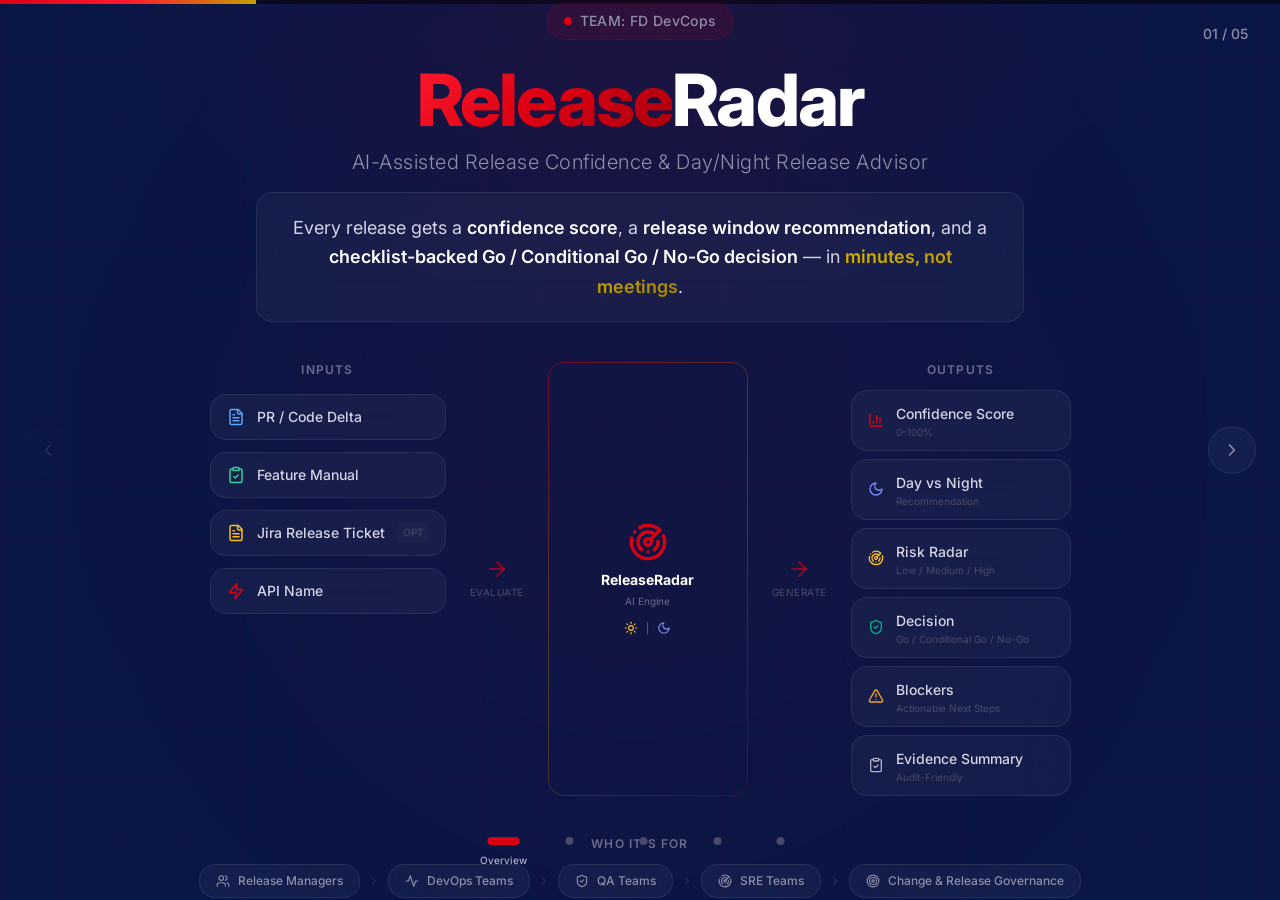
==== commit d869298b: "deploy: db0a3df490e3383857192f9bbe2bfd5f1d443dbf" ====
--- a/index.html
+++ b/index.html
@@ -8,8 +8,8 @@
     <link rel="preconnect" href="https://fonts.googleapis.com" />
     <link rel="preconnect" href="https://fonts.gstatic.com" crossorigin />
     <link href="https://fonts.googleapis.com/css2?family=Inter:wght@300;400;500;600;700;800&display=swap" rel="stylesheet" />
-    <script type="module" crossorigin src="./assets/index-Cz4Vc61P.js"></script>
-    <link rel="stylesheet" crossorigin href="./assets/index-C5tjd7fd.css">
+    <script type="module" crossorigin src="./assets/index-BPCBnHcw.js"></script>
+    <link rel="stylesheet" crossorigin href="./assets/index-Aughht_y.css">
   </head>
   <body>
     <div id="root"></div>
--- a/assets/index-Aughht_y.css
+++ b/assets/index-Aughht_y.css
@@ -0,0 +1 @@
+*,:before,:after{--tw-border-spacing-x: 0;--tw-border-spacing-y: 0;--tw-translate-x: 0;--tw-translate-y: 0;--tw-rotate: 0;--tw-skew-x: 0;--tw-skew-y: 0;--tw-scale-x: 1;--tw-scale-y: 1;--tw-pan-x: ;--tw-pan-y: ;--tw-pinch-zoom: ;--tw-scroll-snap-strictness: proximity;--tw-gradient-from-position: ;--tw-gradient-via-position: ;--tw-gradient-to-position: ;--tw-ordinal: ;--tw-slashed-zero: ;--tw-numeric-figure: ;--tw-numeric-spacing: ;--tw-numeric-fraction: ;--tw-ring-inset: ;--tw-ring-offset-width: 0px;--tw-ring-offset-color: #fff;--tw-ring-color: rgb(59 130 246 / .5);--tw-ring-offset-shadow: 0 0 #0000;--tw-ring-shadow: 0 0 #0000;--tw-shadow: 0 0 #0000;--tw-shadow-colored: 0 0 #0000;--tw-blur: ;--tw-brightness: ;--tw-contrast: ;--tw-grayscale: ;--tw-hue-rotate: ;--tw-invert: ;--tw-saturate: ;--tw-sepia: ;--tw-drop-shadow: ;--tw-backdrop-blur: ;--tw-backdrop-brightness: ;--tw-backdrop-contrast: ;--tw-backdrop-grayscale: ;--tw-backdrop-hue-rotate: ;--tw-backdrop-invert: ;--tw-backdrop-opacity: ;--tw-backdrop-saturate: ;--tw-backdrop-sepia: ;--tw-contain-size: ;--tw-contain-layout: ;--tw-contain-paint: ;--tw-contain-style: }::backdrop{--tw-border-spacing-x: 0;--tw-border-spacing-y: 0;--tw-translate-x: 0;--tw-translate-y: 0;--tw-rotate: 0;--tw-skew-x: 0;--tw-skew-y: 0;--tw-scale-x: 1;--tw-scale-y: 1;--tw-pan-x: ;--tw-pan-y: ;--tw-pinch-zoom: ;--tw-scroll-snap-strictness: proximity;--tw-gradient-from-position: ;--tw-gradient-via-position: ;--tw-gradient-to-position: ;--tw-ordinal: ;--tw-slashed-zero: ;--tw-numeric-figure: ;--tw-numeric-spacing: ;--tw-numeric-fraction: ;--tw-ring-inset: ;--tw-ring-offset-width: 0px;--tw-ring-offset-color: #fff;--tw-ring-color: rgb(59 130 246 / .5);--tw-ring-offset-shadow: 0 0 #0000;--tw-ring-shadow: 0 0 #0000;--tw-shadow: 0 0 #0000;--tw-shadow-colored: 0 0 #0000;--tw-blur: ;--tw-brightness: ;--tw-contrast: ;--tw-grayscale: ;--tw-hue-rotate: ;--tw-invert: ;--tw-saturate: ;--tw-sepia: ;--tw-drop-shadow: ;--tw-backdrop-blur: ;--tw-backdrop-brightness: ;--tw-backdrop-contrast: ;--tw-backdrop-grayscale: ;--tw-backdrop-hue-rotate: ;--tw-backdrop-invert: ;--tw-backdrop-opacity: ;--tw-backdrop-saturate: ;--tw-backdrop-sepia: ;--tw-contain-size: ;--tw-contain-layout: ;--tw-contain-paint: ;--tw-contain-style: }*,:before,:after{box-sizing:border-box;border-width:0;border-style:solid;border-color:#e5e7eb}:before,:after{--tw-content: ""}html,:host{line-height:1.5;-webkit-text-size-adjust:100%;-moz-tab-size:4;-o-tab-size:4;tab-size:4;font-family:Inter,system-ui,sans-serif;font-feature-settings:normal;font-variation-settings:normal;-webkit-tap-highlight-color:transparent}body{margin:0;line-height:inherit}hr{height:0;color:inherit;border-top-width:1px}abbr:where([title]){-webkit-text-decoration:underline dotted;text-decoration:underline dotted}h1,h2,h3,h4,h5,h6{font-size:inherit;font-weight:inherit}a{color:inherit;text-decoration:inherit}b,strong{font-weight:bolder}code,kbd,samp,pre{font-family:ui-monospace,SFMono-Regular,Menlo,Monaco,Consolas,Liberation Mono,Courier New,monospace;font-feature-settings:normal;font-variation-settings:normal;font-size:1em}small{font-size:80%}sub,sup{font-size:75%;line-height:0;position:relative;vertical-align:baseline}sub{bottom:-.25em}sup{top:-.5em}table{text-indent:0;border-color:inherit;border-collapse:collapse}button,input,optgroup,select,textarea{font-family:inherit;font-feature-settings:inherit;font-variation-settings:inherit;font-size:100%;font-weight:inherit;line-height:inherit;letter-spacing:inherit;color:inherit;margin:0;padding:0}button,select{text-transform:none}button,input:where([type=button]),input:where([type=reset]),input:where([type=submit]){-webkit-appearance:button;background-color:transparent;background-image:none}:-moz-focusring{outline:auto}:-moz-ui-invalid{box-shadow:none}progress{vertical-align:baseline}::-webkit-inner-spin-button,::-webkit-outer-spin-button{height:auto}[type=search]{-webkit-appearance:textfield;outline-offset:-2px}::-webkit-search-decoration{-webkit-appearance:none}::-webkit-file-upload-button{-webkit-appearance:button;font:inherit}summary{display:list-item}blockquote,dl,dd,h1,h2,h3,h4,h5,h6,hr,figure,p,pre{margin:0}fieldset{margin:0;padding:0}legend{padding:0}ol,ul,menu{list-style:none;margin:0;padding:0}dialog{padding:0}textarea{resize:vertical}input::-moz-placeholder,textarea::-moz-placeholder{opacity:1;color:#9ca3af}input::placeholder,textarea::placeholder{opacity:1;color:#9ca3af}button,[role=button]{cursor:pointer}:disabled{cursor:default}img,svg,video,canvas,audio,iframe,embed,object{display:block;vertical-align:middle}img,video{max-width:100%;height:auto}[hidden]:where(:not([hidden=until-found])){display:none}.slide-container{position:relative;display:flex;height:100vh;width:100%;align-items:center;justify-content:center;overflow:hidden}.glass-card{border-radius:1rem;border-width:1px;border-color:#ffffff14;background-color:#ffffff0a;--tw-backdrop-blur: blur(24px);-webkit-backdrop-filter:var(--tw-backdrop-blur) var(--tw-backdrop-brightness) var(--tw-backdrop-contrast) var(--tw-backdrop-grayscale) var(--tw-backdrop-hue-rotate) var(--tw-backdrop-invert) var(--tw-backdrop-opacity) var(--tw-backdrop-saturate) var(--tw-backdrop-sepia);backdrop-filter:var(--tw-backdrop-blur) var(--tw-backdrop-brightness) var(--tw-backdrop-contrast) var(--tw-backdrop-grayscale) var(--tw-backdrop-hue-rotate) var(--tw-backdrop-invert) var(--tw-backdrop-opacity) var(--tw-backdrop-saturate) var(--tw-backdrop-sepia)}.glass-card-hover{border-radius:1rem;border-width:1px;border-color:#ffffff14;background-color:#ffffff0a;--tw-backdrop-blur: blur(24px);-webkit-backdrop-filter:var(--tw-backdrop-blur) var(--tw-backdrop-brightness) var(--tw-backdrop-contrast) var(--tw-backdrop-grayscale) var(--tw-backdrop-hue-rotate) var(--tw-backdrop-invert) var(--tw-backdrop-opacity) var(--tw-backdrop-saturate) var(--tw-backdrop-sepia);backdrop-filter:var(--tw-backdrop-blur) var(--tw-backdrop-brightness) var(--tw-backdrop-contrast) var(--tw-backdrop-grayscale) var(--tw-backdrop-hue-rotate) var(--tw-backdrop-invert) var(--tw-backdrop-opacity) var(--tw-backdrop-saturate) var(--tw-backdrop-sepia);transition-property:all;transition-timing-function:cubic-bezier(.4,0,.2,1);transition-duration:.3s}.glass-card-hover:hover{border-color:#ffffff26;background-color:#ffffff12}.gradient-border{position:relative}.gradient-border:before{content:"";position:absolute;top:0;right:0;bottom:0;left:0;border-radius:1rem;padding:1px;background:linear-gradient(135deg,#db001180,#c4a0004d,#db001133);-webkit-mask:linear-gradient(#fff 0 0) content-box,linear-gradient(#fff 0 0);-webkit-mask-composite:xor;mask-composite:exclude}.text-gradient-red{-webkit-background-clip:text;background-clip:text;color:transparent;background-image:linear-gradient(135deg,#ff1a2e,#db0011,#a8000d)}.text-gradient-gold{-webkit-background-clip:text;background-clip:text;color:transparent;background-image:linear-gradient(135deg,#d4b000,#c4a000,#a48600)}.pointer-events-none{pointer-events:none}.fixed{position:fixed}.absolute{position:absolute}.relative{position:relative}.inset-0{top:0;right:0;bottom:0;left:0}.bottom-0{bottom:0}.bottom-8{bottom:2rem}.left-0{left:0}.left-1\/2{left:50%}.left-6{left:1.5rem}.right-0{right:0}.right-6{right:1.5rem}.right-8{right:2rem}.top-0{top:0}.top-1\/2{top:50%}.top-6{top:1.5rem}.z-10{z-index:10}.z-50{z-index:50}.z-\[60\]{z-index:60}.col-span-1{grid-column:span 1 / span 1}.col-span-3{grid-column:span 3 / span 3}.mx-auto{margin-left:auto;margin-right:auto}.mb-0\.5{margin-bottom:.125rem}.mb-1{margin-bottom:.25rem}.mb-1\.5{margin-bottom:.375rem}.mb-10{margin-bottom:2.5rem}.mb-2{margin-bottom:.5rem}.mb-3{margin-bottom:.75rem}.mb-4{margin-bottom:1rem}.mb-5{margin-bottom:1.25rem}.mb-6{margin-bottom:1.5rem}.mb-8{margin-bottom:2rem}.ml-5{margin-left:1.25rem}.ml-\[52px\]{margin-left:52px}.ml-auto{margin-left:auto}.mt-0\.5{margin-top:.125rem}.mt-1{margin-top:.25rem}.mt-3{margin-top:.75rem}.mt-4{margin-top:1rem}.block{display:block}.flex{display:flex}.inline-flex{display:inline-flex}.grid{display:grid}.hidden{display:none}.h-1{height:.25rem}.h-1\/3{height:33.333333%}.h-10{height:2.5rem}.h-12{height:3rem}.h-2{height:.5rem}.h-6{height:1.5rem}.h-8{height:2rem}.h-\[800px\]{height:800px}.h-full{height:100%}.h-screen{height:100vh}.min-h-0{min-height:0px}.min-h-\[90px\]{min-height:90px}.w-1{width:.25rem}.w-10{width:2.5rem}.w-12{width:3rem}.w-2{width:.5rem}.w-6{width:1.5rem}.w-8{width:2rem}.w-\[38\%\]{width:38%}.w-\[42\%\]{width:42%}.w-\[45\%\]{width:45%}.w-\[55\%\]{width:55%}.w-\[58\%\]{width:58%}.w-\[800px\]{width:800px}.w-full{width:100%}.w-px{width:1px}.w-screen{width:100vw}.min-w-0{min-width:0px}.min-w-\[140px\]{min-width:140px}.min-w-\[200px\]{min-width:200px}.min-w-\[220px\]{min-width:220px}.max-w-3xl{max-width:48rem}.max-w-6xl{max-width:72rem}.max-w-\[1440px\]{max-width:1440px}.flex-1{flex:1 1 0%}.shrink-0{flex-shrink:0}.-translate-x-1\/2{--tw-translate-x: -50%;transform:translate(var(--tw-translate-x),var(--tw-translate-y)) rotate(var(--tw-rotate)) skew(var(--tw-skew-x)) skewY(var(--tw-skew-y)) scaleX(var(--tw-scale-x)) scaleY(var(--tw-scale-y))}.-translate-y-1\/2{--tw-translate-y: -50%;transform:translate(var(--tw-translate-x),var(--tw-translate-y)) rotate(var(--tw-rotate)) skew(var(--tw-skew-x)) skewY(var(--tw-skew-y)) scaleX(var(--tw-scale-x)) scaleY(var(--tw-scale-y))}@keyframes fadeIn{0%{opacity:0}to{opacity:1}}.animate-fade-in{animation:fadeIn .6s ease-out forwards}@keyframes fadeInLeft{0%{opacity:0;transform:translate(-30px)}to{opacity:1;transform:translate(0)}}.animate-fade-in-left{animation:fadeInLeft .5s ease-out forwards}@keyframes fadeInRight{0%{opacity:0;transform:translate(30px)}to{opacity:1;transform:translate(0)}}.animate-fade-in-right{animation:fadeInRight .5s ease-out forwards}@keyframes fadeInUp{0%{opacity:0;transform:translateY(30px)}to{opacity:1;transform:translateY(0)}}.animate-fade-in-up{animation:fadeInUp .6s ease-out forwards}@keyframes pulse{50%{opacity:.5}}.animate-pulse{animation:pulse 2s cubic-bezier(.4,0,.6,1) infinite}@keyframes pulseGlow{0%,to{box-shadow:0 0 20px #db00114d}50%{box-shadow:0 0 40px #db001199}}.animate-pulse-glow{animation:pulseGlow 2s ease-in-out infinite}.auto-rows-min{grid-auto-rows:min-content}.grid-cols-1{grid-template-columns:repeat(1,minmax(0,1fr))}.grid-cols-2{grid-template-columns:repeat(2,minmax(0,1fr))}.grid-cols-3{grid-template-columns:repeat(3,minmax(0,1fr))}.grid-cols-5{grid-template-columns:repeat(5,minmax(0,1fr))}.flex-col{flex-direction:column}.flex-wrap{flex-wrap:wrap}.items-start{align-items:flex-start}.items-center{align-items:center}.items-stretch{align-items:stretch}.justify-center{justify-content:center}.gap-0\.5{gap:.125rem}.gap-1{gap:.25rem}.gap-1\.5{gap:.375rem}.gap-2{gap:.5rem}.gap-2\.5{gap:.625rem}.gap-3{gap:.75rem}.gap-4{gap:1rem}.gap-6{gap:1.5rem}.gap-8{gap:2rem}.space-y-1\.5>:not([hidden])~:not([hidden]){--tw-space-y-reverse: 0;margin-top:calc(.375rem * calc(1 - var(--tw-space-y-reverse)));margin-bottom:calc(.375rem * var(--tw-space-y-reverse))}.overflow-hidden{overflow:hidden}.overflow-y-auto{overflow-y:auto}.truncate{overflow:hidden;text-overflow:ellipsis;white-space:nowrap}.whitespace-nowrap{white-space:nowrap}.rounded{border-radius:.25rem}.rounded-full{border-radius:9999px}.rounded-lg{border-radius:.5rem}.rounded-md{border-radius:.375rem}.rounded-xl{border-radius:.75rem}.border{border-width:1px}.border-l-2{border-left-width:2px}.border-amber-400\/20{border-color:#fbbf2433}.border-blue-400\/20{border-color:#60a5fa33}.border-blue-400\/30{border-color:#60a5fa4d}.border-confidence-conditional\/20{border-color:#f5a62333}.border-confidence-go\/20{border-color:#00b38833}.border-confidence-nogo\/20{border-color:#db001133}.border-cyan-400\/20{border-color:#22d3ee33}.border-emerald-400\/10{border-color:#34d3991a}.border-emerald-400\/15{border-color:#34d39926}.border-emerald-400\/20{border-color:#34d39933}.border-emerald-400\/30{border-color:#34d3994d}.border-hsbc-gold\/10{border-color:#c4a0001a}.border-hsbc-gold\/20{border-color:#c4a00033}.border-hsbc-gold\/30{border-color:#c4a0004d}.border-hsbc-red\/10{border-color:#db00111a}.border-hsbc-red\/20{border-color:#db001133}.border-hsbc-red\/30{border-color:#db00114d}.border-hsbc-red\/40{border-color:#db001166}.border-indigo-400\/20{border-color:#818cf833}.border-orange-400\/20{border-color:#fb923c33}.border-pink-400\/20{border-color:#f472b633}.border-purple-400\/10{border-color:#c084fc1a}.border-purple-400\/20{border-color:#c084fc33}.border-red-400\/20{border-color:#f8717133}.border-l-confidence-conditional{--tw-border-opacity: 1;border-left-color:rgb(245 166 35 / var(--tw-border-opacity, 1))}.border-l-confidence-nogo{--tw-border-opacity: 1;border-left-color:rgb(219 0 17 / var(--tw-border-opacity, 1))}.bg-amber-400\/10{background-color:#fbbf241a}.bg-amber-400\/15{background-color:#fbbf2426}.bg-amber-400\/\[0\.06\]{background-color:#fbbf240f}.bg-black\/50{background-color:#00000080}.bg-black\/80{background-color:#000c}.bg-blue-400\/15{background-color:#60a5fa26}.bg-blue-400\/20{background-color:#60a5fa33}.bg-blue-400\/\[0\.06\]{background-color:#60a5fa0f}.bg-confidence-conditional\/10{background-color:#f5a6231a}.bg-confidence-conditional\/15{background-color:#f5a62326}.bg-confidence-go\/10{background-color:#00b3881a}.bg-confidence-nogo\/10{background-color:#db00111a}.bg-emerald-400\/10{background-color:#34d3991a}.bg-emerald-400\/15{background-color:#34d39926}.bg-emerald-400\/20{background-color:#34d39933}.bg-emerald-400\/\[0\.06\]{background-color:#34d3990f}.bg-hsbc-gold\/15{background-color:#c4a00026}.bg-hsbc-gold\/20{background-color:#c4a00033}.bg-hsbc-gold\/\[0\.06\]{background-color:#c4a0000f}.bg-hsbc-gray-500{--tw-bg-opacity: 1;background-color:rgb(74 74 106 / var(--tw-bg-opacity, 1))}.bg-hsbc-gray-500\/10{background-color:#4a4a6a1a}.bg-hsbc-navy{--tw-bg-opacity: 1;background-color:rgb(10 22 70 / var(--tw-bg-opacity, 1))}.bg-hsbc-red{--tw-bg-opacity: 1;background-color:rgb(219 0 17 / var(--tw-bg-opacity, 1))}.bg-hsbc-red\/10{background-color:#db00111a}.bg-hsbc-red\/15{background-color:#db001126}.bg-hsbc-red\/20{background-color:#db001133}.bg-hsbc-red\/\[0\.03\]{background-color:#db001108}.bg-hsbc-red\/\[0\.06\]{background-color:#db00110f}.bg-indigo-400\/10{background-color:#818cf81a}.bg-pink-400\/\[0\.06\]{background-color:#f472b60f}.bg-purple-400\/15{background-color:#c084fc26}.bg-purple-400\/\[0\.06\]{background-color:#c084fc0f}.bg-white\/\[0\.02\]{background-color:#ffffff05}.bg-white\/\[0\.03\]{background-color:#ffffff08}.bg-white\/\[0\.04\]{background-color:#ffffff0a}.bg-gradient-to-b{background-image:linear-gradient(to bottom,var(--tw-gradient-stops))}.bg-gradient-to-t{background-image:linear-gradient(to top,var(--tw-gradient-stops))}.from-hsbc-red\/\[0\.04\]{--tw-gradient-from: rgb(219 0 17 / .04) var(--tw-gradient-from-position);--tw-gradient-to: rgb(219 0 17 / 0) var(--tw-gradient-to-position);--tw-gradient-stops: var(--tw-gradient-from), var(--tw-gradient-to)}.from-transparent{--tw-gradient-from: transparent var(--tw-gradient-from-position);--tw-gradient-to: rgb(0 0 0 / 0) var(--tw-gradient-to-position);--tw-gradient-stops: var(--tw-gradient-from), var(--tw-gradient-to)}.via-hsbc-red\/20{--tw-gradient-to: rgb(219 0 17 / 0) var(--tw-gradient-to-position);--tw-gradient-stops: var(--tw-gradient-from), rgb(219 0 17 / .2) var(--tw-gradient-via-position), var(--tw-gradient-to)}.to-transparent{--tw-gradient-to: transparent var(--tw-gradient-to-position)}.p-1{padding:.25rem}.p-1\.5{padding:.375rem}.p-2{padding:.5rem}.p-4{padding:1rem}.p-6{padding:1.5rem}.p-8{padding:2rem}.px-1\.5{padding-left:.375rem;padding-right:.375rem}.px-14{padding-left:3.5rem;padding-right:3.5rem}.px-16{padding-left:4rem;padding-right:4rem}.px-2{padding-left:.5rem;padding-right:.5rem}.px-2\.5{padding-left:.625rem;padding-right:.625rem}.px-3{padding-left:.75rem;padding-right:.75rem}.px-4{padding-left:1rem;padding-right:1rem}.px-5{padding-left:1.25rem;padding-right:1.25rem}.px-8{padding-left:2rem;padding-right:2rem}.py-0\.5{padding-top:.125rem;padding-bottom:.125rem}.py-1{padding-top:.25rem;padding-bottom:.25rem}.py-1\.5{padding-top:.375rem;padding-bottom:.375rem}.py-10{padding-top:2.5rem;padding-bottom:2.5rem}.py-12{padding-top:3rem;padding-bottom:3rem}.py-2{padding-top:.5rem;padding-bottom:.5rem}.py-2\.5{padding-top:.625rem;padding-bottom:.625rem}.py-3{padding-top:.75rem;padding-bottom:.75rem}.py-4{padding-top:1rem;padding-bottom:1rem}.py-5{padding-top:1.25rem;padding-bottom:1.25rem}.py-8{padding-top:2rem;padding-bottom:2rem}.pr-1{padding-right:.25rem}.text-center{text-align:center}.text-2xl{font-size:1.5rem;line-height:2rem}.text-4xl{font-size:2.25rem;line-height:2.5rem}.text-7xl{font-size:4.5rem;line-height:1}.text-\[10px\]{font-size:10px}.text-\[11px\]{font-size:11px}.text-\[9px\]{font-size:9px}.text-base{font-size:1rem;line-height:1.5rem}.text-lg{font-size:1.125rem;line-height:1.75rem}.text-sm{font-size:.875rem;line-height:1.25rem}.text-xl{font-size:1.25rem;line-height:1.75rem}.text-xs{font-size:.75rem;line-height:1rem}.font-bold{font-weight:700}.font-extrabold{font-weight:800}.font-light{font-weight:300}.font-medium{font-weight:500}.font-semibold{font-weight:600}.uppercase{text-transform:uppercase}.leading-relaxed{line-height:1.625}.tracking-tight{letter-spacing:-.025em}.tracking-wide{letter-spacing:.025em}.tracking-wider{letter-spacing:.05em}.tracking-widest{letter-spacing:.1em}.text-amber-400{--tw-text-opacity: 1;color:rgb(251 191 36 / var(--tw-text-opacity, 1))}.text-blue-400{--tw-text-opacity: 1;color:rgb(96 165 250 / var(--tw-text-opacity, 1))}.text-confidence-conditional{--tw-text-opacity: 1;color:rgb(245 166 35 / var(--tw-text-opacity, 1))}.text-confidence-go{--tw-text-opacity: 1;color:rgb(0 179 136 / var(--tw-text-opacity, 1))}.text-confidence-nogo{--tw-text-opacity: 1;color:rgb(219 0 17 / var(--tw-text-opacity, 1))}.text-cyan-400{--tw-text-opacity: 1;color:rgb(34 211 238 / var(--tw-text-opacity, 1))}.text-emerald-400{--tw-text-opacity: 1;color:rgb(52 211 153 / var(--tw-text-opacity, 1))}.text-hsbc-gold{--tw-text-opacity: 1;color:rgb(196 160 0 / var(--tw-text-opacity, 1))}.text-hsbc-gray-100{--tw-text-opacity: 1;color:rgb(212 212 226 / var(--tw-text-opacity, 1))}.text-hsbc-gray-200{--tw-text-opacity: 1;color:rgb(176 176 196 / var(--tw-text-opacity, 1))}.text-hsbc-gray-300{--tw-text-opacity: 1;color:rgb(142 142 168 / var(--tw-text-opacity, 1))}.text-hsbc-gray-400{--tw-text-opacity: 1;color:rgb(107 107 141 / var(--tw-text-opacity, 1))}.text-hsbc-gray-500{--tw-text-opacity: 1;color:rgb(74 74 106 / var(--tw-text-opacity, 1))}.text-hsbc-gray-600{--tw-text-opacity: 1;color:rgb(58 58 92 / var(--tw-text-opacity, 1))}.text-hsbc-red{--tw-text-opacity: 1;color:rgb(219 0 17 / var(--tw-text-opacity, 1))}.text-hsbc-red\/40{color:#db001166}.text-hsbc-red\/60{color:#db001199}.text-hsbc-red\/70{color:#db0011b3}.text-indigo-400{--tw-text-opacity: 1;color:rgb(129 140 248 / var(--tw-text-opacity, 1))}.text-orange-400{--tw-text-opacity: 1;color:rgb(251 146 60 / var(--tw-text-opacity, 1))}.text-pink-400{--tw-text-opacity: 1;color:rgb(244 114 182 / var(--tw-text-opacity, 1))}.text-purple-400{--tw-text-opacity: 1;color:rgb(192 132 252 / var(--tw-text-opacity, 1))}.text-red-400{--tw-text-opacity: 1;color:rgb(248 113 113 / var(--tw-text-opacity, 1))}.text-white{--tw-text-opacity: 1;color:rgb(255 255 255 / var(--tw-text-opacity, 1))}.opacity-0{opacity:0}.opacity-100{opacity:1}.blur-\[120px\]{--tw-blur: blur(120px);filter:var(--tw-blur) var(--tw-brightness) var(--tw-contrast) var(--tw-grayscale) var(--tw-hue-rotate) var(--tw-invert) var(--tw-saturate) var(--tw-sepia) var(--tw-drop-shadow)}.backdrop-blur-sm{--tw-backdrop-blur: blur(4px);-webkit-backdrop-filter:var(--tw-backdrop-blur) var(--tw-backdrop-brightness) var(--tw-backdrop-contrast) var(--tw-backdrop-grayscale) var(--tw-backdrop-hue-rotate) var(--tw-backdrop-invert) var(--tw-backdrop-opacity) var(--tw-backdrop-saturate) var(--tw-backdrop-sepia);backdrop-filter:var(--tw-backdrop-blur) var(--tw-backdrop-brightness) var(--tw-backdrop-contrast) var(--tw-backdrop-grayscale) var(--tw-backdrop-hue-rotate) var(--tw-backdrop-invert) var(--tw-backdrop-opacity) var(--tw-backdrop-saturate) var(--tw-backdrop-sepia)}.transition-all{transition-property:all;transition-timing-function:cubic-bezier(.4,0,.2,1);transition-duration:.15s}.transition-colors{transition-property:color,background-color,border-color,text-decoration-color,fill,stroke;transition-timing-function:cubic-bezier(.4,0,.2,1);transition-duration:.15s}.transition-opacity{transition-property:opacity;transition-timing-function:cubic-bezier(.4,0,.2,1);transition-duration:.15s}.duration-200{transition-duration:.2s}.duration-300{transition-duration:.3s}.duration-500{transition-duration:.5s}.ease-out{transition-timing-function:cubic-bezier(0,0,.2,1)}:root{--hsbc-red: #DB0011;--hsbc-navy: #0A1646;--hsbc-gold: #C4A000}*{margin:0;padding:0;box-sizing:border-box}html,body,#root{height:100%;overflow:hidden;font-family:Inter,system-ui,sans-serif;background:#0a0a1a;color:#eeeef4}::-webkit-scrollbar{width:6px}::-webkit-scrollbar-track{background:transparent}::-webkit-scrollbar-thumb{background:#db00114d;border-radius:3px}.stagger-1{animation-delay:.1s}.stagger-2{animation-delay:.2s}.stagger-3{animation-delay:.3s}.stagger-4{animation-delay:.4s}.stagger-5{animation-delay:.5s}.stagger-6{animation-delay:.6s}.stagger-7{animation-delay:.7s}.stagger-8{animation-delay:.8s}.bg-grid{background-image:linear-gradient(rgba(219,0,17,.03) 1px,transparent 1px),linear-gradient(90deg,rgba(219,0,17,.03) 1px,transparent 1px);background-size:60px 60px}.bg-radial-glow{background:radial-gradient(ellipse 60% 50% at 50% 0%,rgba(219,0,17,.08) 0%,transparent 70%)}.bg-radial-glow-center{background:radial-gradient(ellipse 80% 60% at 50% 50%,rgba(219,0,17,.06) 0%,transparent 70%)}.hover\:border-hsbc-red\/30:hover{border-color:#db00114d}.hover\:bg-hsbc-gray-300:hover{--tw-bg-opacity: 1;background-color:rgb(142 142 168 / var(--tw-bg-opacity, 1))}.hover\:bg-white\/\[0\.08\]:hover{background-color:#ffffff14}.hover\:text-white:hover{--tw-text-opacity: 1;color:rgb(255 255 255 / var(--tw-text-opacity, 1))}.disabled\:cursor-not-allowed:disabled{cursor:not-allowed}.disabled\:opacity-20:disabled{opacity:.2}.group:hover .group-hover\:opacity-60{opacity:.6}
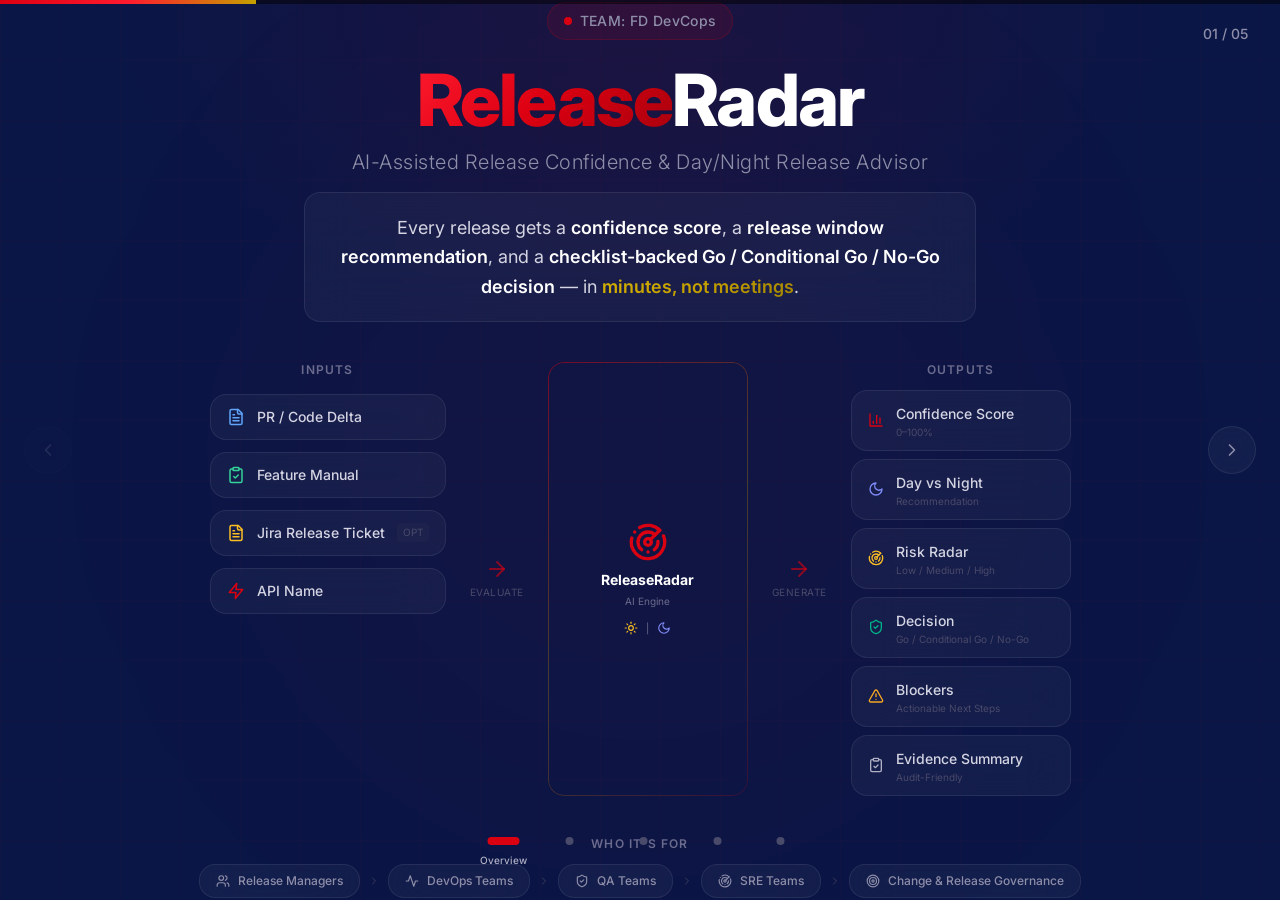
==== commit fee51f71: "deploy: 7f7e348ca32013b701ed99f6c3c224f2dd5235ed" ====
--- a/index.html
+++ b/index.html
@@ -8,8 +8,8 @@
     <link rel="preconnect" href="https://fonts.googleapis.com" />
     <link rel="preconnect" href="https://fonts.gstatic.com" crossorigin />
     <link href="https://fonts.googleapis.com/css2?family=Inter:wght@300;400;500;600;700;800&display=swap" rel="stylesheet" />
-    <script type="module" crossorigin src="./assets/index-BPCBnHcw.js"></script>
-    <link rel="stylesheet" crossorigin href="./assets/index-Aughht_y.css">
+    <script type="module" crossorigin src="./assets/index-CkL1sY_P.js"></script>
+    <link rel="stylesheet" crossorigin href="./assets/index-CDabmzEz.css">
   </head>
   <body>
     <div id="root"></div>
--- a/assets/index-CDabmzEz.css
+++ b/assets/index-CDabmzEz.css
@@ -0,0 +1 @@
+*,:before,:after{--tw-border-spacing-x: 0;--tw-border-spacing-y: 0;--tw-translate-x: 0;--tw-translate-y: 0;--tw-rotate: 0;--tw-skew-x: 0;--tw-skew-y: 0;--tw-scale-x: 1;--tw-scale-y: 1;--tw-pan-x: ;--tw-pan-y: ;--tw-pinch-zoom: ;--tw-scroll-snap-strictness: proximity;--tw-gradient-from-position: ;--tw-gradient-via-position: ;--tw-gradient-to-position: ;--tw-ordinal: ;--tw-slashed-zero: ;--tw-numeric-figure: ;--tw-numeric-spacing: ;--tw-numeric-fraction: ;--tw-ring-inset: ;--tw-ring-offset-width: 0px;--tw-ring-offset-color: #fff;--tw-ring-color: rgb(59 130 246 / .5);--tw-ring-offset-shadow: 0 0 #0000;--tw-ring-shadow: 0 0 #0000;--tw-shadow: 0 0 #0000;--tw-shadow-colored: 0 0 #0000;--tw-blur: ;--tw-brightness: ;--tw-contrast: ;--tw-grayscale: ;--tw-hue-rotate: ;--tw-invert: ;--tw-saturate: ;--tw-sepia: ;--tw-drop-shadow: ;--tw-backdrop-blur: ;--tw-backdrop-brightness: ;--tw-backdrop-contrast: ;--tw-backdrop-grayscale: ;--tw-backdrop-hue-rotate: ;--tw-backdrop-invert: ;--tw-backdrop-opacity: ;--tw-backdrop-saturate: ;--tw-backdrop-sepia: ;--tw-contain-size: ;--tw-contain-layout: ;--tw-contain-paint: ;--tw-contain-style: }::backdrop{--tw-border-spacing-x: 0;--tw-border-spacing-y: 0;--tw-translate-x: 0;--tw-translate-y: 0;--tw-rotate: 0;--tw-skew-x: 0;--tw-skew-y: 0;--tw-scale-x: 1;--tw-scale-y: 1;--tw-pan-x: ;--tw-pan-y: ;--tw-pinch-zoom: ;--tw-scroll-snap-strictness: proximity;--tw-gradient-from-position: ;--tw-gradient-via-position: ;--tw-gradient-to-position: ;--tw-ordinal: ;--tw-slashed-zero: ;--tw-numeric-figure: ;--tw-numeric-spacing: ;--tw-numeric-fraction: ;--tw-ring-inset: ;--tw-ring-offset-width: 0px;--tw-ring-offset-color: #fff;--tw-ring-color: rgb(59 130 246 / .5);--tw-ring-offset-shadow: 0 0 #0000;--tw-ring-shadow: 0 0 #0000;--tw-shadow: 0 0 #0000;--tw-shadow-colored: 0 0 #0000;--tw-blur: ;--tw-brightness: ;--tw-contrast: ;--tw-grayscale: ;--tw-hue-rotate: ;--tw-invert: ;--tw-saturate: ;--tw-sepia: ;--tw-drop-shadow: ;--tw-backdrop-blur: ;--tw-backdrop-brightness: ;--tw-backdrop-contrast: ;--tw-backdrop-grayscale: ;--tw-backdrop-hue-rotate: ;--tw-backdrop-invert: ;--tw-backdrop-opacity: ;--tw-backdrop-saturate: ;--tw-backdrop-sepia: ;--tw-contain-size: ;--tw-contain-layout: ;--tw-contain-paint: ;--tw-contain-style: }*,:before,:after{box-sizing:border-box;border-width:0;border-style:solid;border-color:#e5e7eb}:before,:after{--tw-content: ""}html,:host{line-height:1.5;-webkit-text-size-adjust:100%;-moz-tab-size:4;-o-tab-size:4;tab-size:4;font-family:Inter,system-ui,sans-serif;font-feature-settings:normal;font-variation-settings:normal;-webkit-tap-highlight-color:transparent}body{margin:0;line-height:inherit}hr{height:0;color:inherit;border-top-width:1px}abbr:where([title]){-webkit-text-decoration:underline dotted;text-decoration:underline dotted}h1,h2,h3,h4,h5,h6{font-size:inherit;font-weight:inherit}a{color:inherit;text-decoration:inherit}b,strong{font-weight:bolder}code,kbd,samp,pre{font-family:ui-monospace,SFMono-Regular,Menlo,Monaco,Consolas,Liberation Mono,Courier New,monospace;font-feature-settings:normal;font-variation-settings:normal;font-size:1em}small{font-size:80%}sub,sup{font-size:75%;line-height:0;position:relative;vertical-align:baseline}sub{bottom:-.25em}sup{top:-.5em}table{text-indent:0;border-color:inherit;border-collapse:collapse}button,input,optgroup,select,textarea{font-family:inherit;font-feature-settings:inherit;font-variation-settings:inherit;font-size:100%;font-weight:inherit;line-height:inherit;letter-spacing:inherit;color:inherit;margin:0;padding:0}button,select{text-transform:none}button,input:where([type=button]),input:where([type=reset]),input:where([type=submit]){-webkit-appearance:button;background-color:transparent;background-image:none}:-moz-focusring{outline:auto}:-moz-ui-invalid{box-shadow:none}progress{vertical-align:baseline}::-webkit-inner-spin-button,::-webkit-outer-spin-button{height:auto}[type=search]{-webkit-appearance:textfield;outline-offset:-2px}::-webkit-search-decoration{-webkit-appearance:none}::-webkit-file-upload-button{-webkit-appearance:button;font:inherit}summary{display:list-item}blockquote,dl,dd,h1,h2,h3,h4,h5,h6,hr,figure,p,pre{margin:0}fieldset{margin:0;padding:0}legend{padding:0}ol,ul,menu{list-style:none;margin:0;padding:0}dialog{padding:0}textarea{resize:vertical}input::-moz-placeholder,textarea::-moz-placeholder{opacity:1;color:#9ca3af}input::placeholder,textarea::placeholder{opacity:1;color:#9ca3af}button,[role=button]{cursor:pointer}:disabled{cursor:default}img,svg,video,canvas,audio,iframe,embed,object{display:block;vertical-align:middle}img,video{max-width:100%;height:auto}[hidden]:where(:not([hidden=until-found])){display:none}.slide-container{position:relative;display:flex;height:100vh;width:100%;align-items:center;justify-content:center;overflow:hidden}.glass-card{border-radius:1rem;border-width:1px;border-color:#ffffff14;background-color:#ffffff0a;--tw-backdrop-blur: blur(24px);-webkit-backdrop-filter:var(--tw-backdrop-blur) var(--tw-backdrop-brightness) var(--tw-backdrop-contrast) var(--tw-backdrop-grayscale) var(--tw-backdrop-hue-rotate) var(--tw-backdrop-invert) var(--tw-backdrop-opacity) var(--tw-backdrop-saturate) var(--tw-backdrop-sepia);backdrop-filter:var(--tw-backdrop-blur) var(--tw-backdrop-brightness) var(--tw-backdrop-contrast) var(--tw-backdrop-grayscale) var(--tw-backdrop-hue-rotate) var(--tw-backdrop-invert) var(--tw-backdrop-opacity) var(--tw-backdrop-saturate) var(--tw-backdrop-sepia)}.glass-card-hover{border-radius:1rem;border-width:1px;border-color:#ffffff14;background-color:#ffffff0a;--tw-backdrop-blur: blur(24px);-webkit-backdrop-filter:var(--tw-backdrop-blur) var(--tw-backdrop-brightness) var(--tw-backdrop-contrast) var(--tw-backdrop-grayscale) var(--tw-backdrop-hue-rotate) var(--tw-backdrop-invert) var(--tw-backdrop-opacity) var(--tw-backdrop-saturate) var(--tw-backdrop-sepia);backdrop-filter:var(--tw-backdrop-blur) var(--tw-backdrop-brightness) var(--tw-backdrop-contrast) var(--tw-backdrop-grayscale) var(--tw-backdrop-hue-rotate) var(--tw-backdrop-invert) var(--tw-backdrop-opacity) var(--tw-backdrop-saturate) var(--tw-backdrop-sepia);transition-property:all;transition-timing-function:cubic-bezier(.4,0,.2,1);transition-duration:.3s}.glass-card-hover:hover{border-color:#ffffff26;background-color:#ffffff12}.gradient-border{position:relative}.gradient-border:before{content:"";position:absolute;top:0;right:0;bottom:0;left:0;border-radius:1rem;padding:1px;background:linear-gradient(135deg,#db001180,#c4a0004d,#db001133);-webkit-mask:linear-gradient(#fff 0 0) content-box,linear-gradient(#fff 0 0);-webkit-mask-composite:xor;mask-composite:exclude}.text-gradient-red{-webkit-background-clip:text;background-clip:text;color:transparent;background-image:linear-gradient(135deg,#ff1a2e,#db0011,#a8000d)}.text-gradient-gold{-webkit-background-clip:text;background-clip:text;color:transparent;background-image:linear-gradient(135deg,#d4b000,#c4a000,#a48600)}.pointer-events-none{pointer-events:none}.fixed{position:fixed}.absolute{position:absolute}.relative{position:relative}.inset-0{top:0;right:0;bottom:0;left:0}.bottom-0{bottom:0}.bottom-8{bottom:2rem}.left-0{left:0}.left-1\/2{left:50%}.left-6{left:1.5rem}.right-0{right:0}.right-6{right:1.5rem}.right-8{right:2rem}.top-0{top:0}.top-1\/2{top:50%}.top-6{top:1.5rem}.z-10{z-index:10}.z-50{z-index:50}.z-\[60\]{z-index:60}.col-span-1{grid-column:span 1 / span 1}.col-span-3{grid-column:span 3 / span 3}.mx-auto{margin-left:auto;margin-right:auto}.mb-0\.5{margin-bottom:.125rem}.mb-1{margin-bottom:.25rem}.mb-1\.5{margin-bottom:.375rem}.mb-10{margin-bottom:2.5rem}.mb-2{margin-bottom:.5rem}.mb-3{margin-bottom:.75rem}.mb-4{margin-bottom:1rem}.mb-5{margin-bottom:1.25rem}.mb-6{margin-bottom:1.5rem}.mb-8{margin-bottom:2rem}.ml-5{margin-left:1.25rem}.ml-\[52px\]{margin-left:52px}.ml-auto{margin-left:auto}.mt-0\.5{margin-top:.125rem}.mt-1{margin-top:.25rem}.mt-3{margin-top:.75rem}.mt-4{margin-top:1rem}.block{display:block}.flex{display:flex}.inline-flex{display:inline-flex}.grid{display:grid}.hidden{display:none}.h-1{height:.25rem}.h-1\/3{height:33.333333%}.h-10{height:2.5rem}.h-12{height:3rem}.h-2{height:.5rem}.h-6{height:1.5rem}.h-8{height:2rem}.h-\[800px\]{height:800px}.h-full{height:100%}.h-screen{height:100vh}.min-h-0{min-height:0px}.min-h-\[90px\]{min-height:90px}.w-1{width:.25rem}.w-10{width:2.5rem}.w-12{width:3rem}.w-2{width:.5rem}.w-6{width:1.5rem}.w-8{width:2rem}.w-\[38\%\]{width:38%}.w-\[42\%\]{width:42%}.w-\[45\%\]{width:45%}.w-\[55\%\]{width:55%}.w-\[58\%\]{width:58%}.w-\[800px\]{width:800px}.w-full{width:100%}.w-px{width:1px}.w-screen{width:100vw}.min-w-0{min-width:0px}.min-w-\[140px\]{min-width:140px}.min-w-\[200px\]{min-width:200px}.min-w-\[220px\]{min-width:220px}.max-w-2xl{max-width:42rem}.max-w-5xl{max-width:64rem}.flex-1{flex:1 1 0%}.shrink-0{flex-shrink:0}.-translate-x-1\/2{--tw-translate-x: -50%;transform:translate(var(--tw-translate-x),var(--tw-translate-y)) rotate(var(--tw-rotate)) skew(var(--tw-skew-x)) skewY(var(--tw-skew-y)) scaleX(var(--tw-scale-x)) scaleY(var(--tw-scale-y))}.-translate-y-1\/2{--tw-translate-y: -50%;transform:translate(var(--tw-translate-x),var(--tw-translate-y)) rotate(var(--tw-rotate)) skew(var(--tw-skew-x)) skewY(var(--tw-skew-y)) scaleX(var(--tw-scale-x)) scaleY(var(--tw-scale-y))}@keyframes fadeIn{0%{opacity:0}to{opacity:1}}.animate-fade-in{animation:fadeIn .6s ease-out forwards}@keyframes fadeInLeft{0%{opacity:0;transform:translate(-30px)}to{opacity:1;transform:translate(0)}}.animate-fade-in-left{animation:fadeInLeft .5s ease-out forwards}@keyframes fadeInRight{0%{opacity:0;transform:translate(30px)}to{opacity:1;transform:translate(0)}}.animate-fade-in-right{animation:fadeInRight .5s ease-out forwards}@keyframes fadeInUp{0%{opacity:0;transform:translateY(30px)}to{opacity:1;transform:translateY(0)}}.animate-fade-in-up{animation:fadeInUp .6s ease-out forwards}@keyframes pulse{50%{opacity:.5}}.animate-pulse{animation:pulse 2s cubic-bezier(.4,0,.6,1) infinite}@keyframes pulseGlow{0%,to{box-shadow:0 0 20px #db00114d}50%{box-shadow:0 0 40px #db001199}}.animate-pulse-glow{animation:pulseGlow 2s ease-in-out infinite}.auto-rows-min{grid-auto-rows:min-content}.grid-cols-1{grid-template-columns:repeat(1,minmax(0,1fr))}.grid-cols-2{grid-template-columns:repeat(2,minmax(0,1fr))}.grid-cols-3{grid-template-columns:repeat(3,minmax(0,1fr))}.grid-cols-5{grid-template-columns:repeat(5,minmax(0,1fr))}.flex-col{flex-direction:column}.flex-wrap{flex-wrap:wrap}.items-start{align-items:flex-start}.items-center{align-items:center}.items-stretch{align-items:stretch}.justify-center{justify-content:center}.gap-0\.5{gap:.125rem}.gap-1{gap:.25rem}.gap-1\.5{gap:.375rem}.gap-2{gap:.5rem}.gap-2\.5{gap:.625rem}.gap-3{gap:.75rem}.gap-4{gap:1rem}.gap-6{gap:1.5rem}.gap-8{gap:2rem}.space-y-1\.5>:not([hidden])~:not([hidden]){--tw-space-y-reverse: 0;margin-top:calc(.375rem * calc(1 - var(--tw-space-y-reverse)));margin-bottom:calc(.375rem * var(--tw-space-y-reverse))}.overflow-hidden{overflow:hidden}.overflow-y-auto{overflow-y:auto}.truncate{overflow:hidden;text-overflow:ellipsis;white-space:nowrap}.whitespace-nowrap{white-space:nowrap}.rounded{border-radius:.25rem}.rounded-full{border-radius:9999px}.rounded-lg{border-radius:.5rem}.rounded-md{border-radius:.375rem}.rounded-xl{border-radius:.75rem}.border{border-width:1px}.border-l-2{border-left-width:2px}.border-amber-400\/20{border-color:#fbbf2433}.border-blue-400\/20{border-color:#60a5fa33}.border-blue-400\/30{border-color:#60a5fa4d}.border-confidence-conditional\/20{border-color:#f5a62333}.border-confidence-go\/20{border-color:#00b38833}.border-confidence-nogo\/20{border-color:#db001133}.border-cyan-400\/20{border-color:#22d3ee33}.border-emerald-400\/10{border-color:#34d3991a}.border-emerald-400\/15{border-color:#34d39926}.border-emerald-400\/20{border-color:#34d39933}.border-emerald-400\/30{border-color:#34d3994d}.border-hsbc-gold\/10{border-color:#c4a0001a}.border-hsbc-gold\/20{border-color:#c4a00033}.border-hsbc-gold\/30{border-color:#c4a0004d}.border-hsbc-red\/10{border-color:#db00111a}.border-hsbc-red\/20{border-color:#db001133}.border-hsbc-red\/30{border-color:#db00114d}.border-hsbc-red\/40{border-color:#db001166}.border-indigo-400\/20{border-color:#818cf833}.border-orange-400\/20{border-color:#fb923c33}.border-pink-400\/20{border-color:#f472b633}.border-purple-400\/10{border-color:#c084fc1a}.border-purple-400\/20{border-color:#c084fc33}.border-red-400\/20{border-color:#f8717133}.border-l-confidence-conditional{--tw-border-opacity: 1;border-left-color:rgb(245 166 35 / var(--tw-border-opacity, 1))}.border-l-confidence-nogo{--tw-border-opacity: 1;border-left-color:rgb(219 0 17 / var(--tw-border-opacity, 1))}.bg-amber-400\/10{background-color:#fbbf241a}.bg-amber-400\/15{background-color:#fbbf2426}.bg-amber-400\/\[0\.06\]{background-color:#fbbf240f}.bg-black\/50{background-color:#00000080}.bg-black\/80{background-color:#000c}.bg-blue-400\/15{background-color:#60a5fa26}.bg-blue-400\/20{background-color:#60a5fa33}.bg-blue-400\/\[0\.06\]{background-color:#60a5fa0f}.bg-confidence-conditional\/10{background-color:#f5a6231a}.bg-confidence-conditional\/15{background-color:#f5a62326}.bg-confidence-go\/10{background-color:#00b3881a}.bg-confidence-nogo\/10{background-color:#db00111a}.bg-emerald-400\/10{background-color:#34d3991a}.bg-emerald-400\/15{background-color:#34d39926}.bg-emerald-400\/20{background-color:#34d39933}.bg-emerald-400\/\[0\.06\]{background-color:#34d3990f}.bg-hsbc-gold\/15{background-color:#c4a00026}.bg-hsbc-gold\/20{background-color:#c4a00033}.bg-hsbc-gold\/\[0\.06\]{background-color:#c4a0000f}.bg-hsbc-gray-500{--tw-bg-opacity: 1;background-color:rgb(74 74 106 / var(--tw-bg-opacity, 1))}.bg-hsbc-gray-500\/10{background-color:#4a4a6a1a}.bg-hsbc-navy{--tw-bg-opacity: 1;background-color:rgb(10 22 70 / var(--tw-bg-opacity, 1))}.bg-hsbc-red{--tw-bg-opacity: 1;background-color:rgb(219 0 17 / var(--tw-bg-opacity, 1))}.bg-hsbc-red\/10{background-color:#db00111a}.bg-hsbc-red\/15{background-color:#db001126}.bg-hsbc-red\/20{background-color:#db001133}.bg-hsbc-red\/\[0\.03\]{background-color:#db001108}.bg-hsbc-red\/\[0\.06\]{background-color:#db00110f}.bg-indigo-400\/10{background-color:#818cf81a}.bg-pink-400\/\[0\.06\]{background-color:#f472b60f}.bg-purple-400\/15{background-color:#c084fc26}.bg-purple-400\/\[0\.06\]{background-color:#c084fc0f}.bg-white\/\[0\.02\]{background-color:#ffffff05}.bg-white\/\[0\.03\]{background-color:#ffffff08}.bg-white\/\[0\.04\]{background-color:#ffffff0a}.bg-gradient-to-b{background-image:linear-gradient(to bottom,var(--tw-gradient-stops))}.bg-gradient-to-t{background-image:linear-gradient(to top,var(--tw-gradient-stops))}.from-hsbc-red\/\[0\.04\]{--tw-gradient-from: rgb(219 0 17 / .04) var(--tw-gradient-from-position);--tw-gradient-to: rgb(219 0 17 / 0) var(--tw-gradient-to-position);--tw-gradient-stops: var(--tw-gradient-from), var(--tw-gradient-to)}.from-transparent{--tw-gradient-from: transparent var(--tw-gradient-from-position);--tw-gradient-to: rgb(0 0 0 / 0) var(--tw-gradient-to-position);--tw-gradient-stops: var(--tw-gradient-from), var(--tw-gradient-to)}.via-hsbc-red\/20{--tw-gradient-to: rgb(219 0 17 / 0) var(--tw-gradient-to-position);--tw-gradient-stops: var(--tw-gradient-from), rgb(219 0 17 / .2) var(--tw-gradient-via-position), var(--tw-gradient-to)}.to-transparent{--tw-gradient-to: transparent var(--tw-gradient-to-position)}.p-1{padding:.25rem}.p-1\.5{padding:.375rem}.p-2{padding:.5rem}.p-4{padding:1rem}.p-6{padding:1.5rem}.p-8{padding:2rem}.px-1\.5{padding-left:.375rem;padding-right:.375rem}.px-2{padding-left:.5rem;padding-right:.5rem}.px-2\.5{padding-left:.625rem;padding-right:.625rem}.px-3{padding-left:.75rem;padding-right:.75rem}.px-4{padding-left:1rem;padding-right:1rem}.px-5{padding-left:1.25rem;padding-right:1.25rem}.px-8{padding-left:2rem;padding-right:2rem}.py-0\.5{padding-top:.125rem;padding-bottom:.125rem}.py-1{padding-top:.25rem;padding-bottom:.25rem}.py-1\.5{padding-top:.375rem;padding-bottom:.375rem}.py-10{padding-top:2.5rem;padding-bottom:2.5rem}.py-12{padding-top:3rem;padding-bottom:3rem}.py-2{padding-top:.5rem;padding-bottom:.5rem}.py-2\.5{padding-top:.625rem;padding-bottom:.625rem}.py-3{padding-top:.75rem;padding-bottom:.75rem}.py-4{padding-top:1rem;padding-bottom:1rem}.py-5{padding-top:1.25rem;padding-bottom:1.25rem}.py-8{padding-top:2rem;padding-bottom:2rem}.pr-1{padding-right:.25rem}.text-center{text-align:center}.text-2xl{font-size:1.5rem;line-height:2rem}.text-4xl{font-size:2.25rem;line-height:2.5rem}.text-7xl{font-size:4.5rem;line-height:1}.text-\[10px\]{font-size:10px}.text-\[11px\]{font-size:11px}.text-\[9px\]{font-size:9px}.text-base{font-size:1rem;line-height:1.5rem}.text-lg{font-size:1.125rem;line-height:1.75rem}.text-sm{font-size:.875rem;line-height:1.25rem}.text-xl{font-size:1.25rem;line-height:1.75rem}.text-xs{font-size:.75rem;line-height:1rem}.font-bold{font-weight:700}.font-extrabold{font-weight:800}.font-light{font-weight:300}.font-medium{font-weight:500}.font-semibold{font-weight:600}.uppercase{text-transform:uppercase}.leading-relaxed{line-height:1.625}.tracking-tight{letter-spacing:-.025em}.tracking-wide{letter-spacing:.025em}.tracking-wider{letter-spacing:.05em}.tracking-widest{letter-spacing:.1em}.text-amber-400{--tw-text-opacity: 1;color:rgb(251 191 36 / var(--tw-text-opacity, 1))}.text-blue-400{--tw-text-opacity: 1;color:rgb(96 165 250 / var(--tw-text-opacity, 1))}.text-confidence-conditional{--tw-text-opacity: 1;color:rgb(245 166 35 / var(--tw-text-opacity, 1))}.text-confidence-go{--tw-text-opacity: 1;color:rgb(0 179 136 / var(--tw-text-opacity, 1))}.text-confidence-nogo{--tw-text-opacity: 1;color:rgb(219 0 17 / var(--tw-text-opacity, 1))}.text-cyan-400{--tw-text-opacity: 1;color:rgb(34 211 238 / var(--tw-text-opacity, 1))}.text-emerald-400{--tw-text-opacity: 1;color:rgb(52 211 153 / var(--tw-text-opacity, 1))}.text-hsbc-gold{--tw-text-opacity: 1;color:rgb(196 160 0 / var(--tw-text-opacity, 1))}.text-hsbc-gray-100{--tw-text-opacity: 1;color:rgb(212 212 226 / var(--tw-text-opacity, 1))}.text-hsbc-gray-200{--tw-text-opacity: 1;color:rgb(176 176 196 / var(--tw-text-opacity, 1))}.text-hsbc-gray-300{--tw-text-opacity: 1;color:rgb(142 142 168 / var(--tw-text-opacity, 1))}.text-hsbc-gray-400{--tw-text-opacity: 1;color:rgb(107 107 141 / var(--tw-text-opacity, 1))}.text-hsbc-gray-500{--tw-text-opacity: 1;color:rgb(74 74 106 / var(--tw-text-opacity, 1))}.text-hsbc-gray-600{--tw-text-opacity: 1;color:rgb(58 58 92 / var(--tw-text-opacity, 1))}.text-hsbc-red{--tw-text-opacity: 1;color:rgb(219 0 17 / var(--tw-text-opacity, 1))}.text-hsbc-red\/40{color:#db001166}.text-hsbc-red\/60{color:#db001199}.text-hsbc-red\/70{color:#db0011b3}.text-indigo-400{--tw-text-opacity: 1;color:rgb(129 140 248 / var(--tw-text-opacity, 1))}.text-orange-400{--tw-text-opacity: 1;color:rgb(251 146 60 / var(--tw-text-opacity, 1))}.text-pink-400{--tw-text-opacity: 1;color:rgb(244 114 182 / var(--tw-text-opacity, 1))}.text-purple-400{--tw-text-opacity: 1;color:rgb(192 132 252 / var(--tw-text-opacity, 1))}.text-red-400{--tw-text-opacity: 1;color:rgb(248 113 113 / var(--tw-text-opacity, 1))}.text-white{--tw-text-opacity: 1;color:rgb(255 255 255 / var(--tw-text-opacity, 1))}.opacity-0{opacity:0}.opacity-100{opacity:1}.blur-\[120px\]{--tw-blur: blur(120px);filter:var(--tw-blur) var(--tw-brightness) var(--tw-contrast) var(--tw-grayscale) var(--tw-hue-rotate) var(--tw-invert) var(--tw-saturate) var(--tw-sepia) var(--tw-drop-shadow)}.backdrop-blur-sm{--tw-backdrop-blur: blur(4px);-webkit-backdrop-filter:var(--tw-backdrop-blur) var(--tw-backdrop-brightness) var(--tw-backdrop-contrast) var(--tw-backdrop-grayscale) var(--tw-backdrop-hue-rotate) var(--tw-backdrop-invert) var(--tw-backdrop-opacity) var(--tw-backdrop-saturate) var(--tw-backdrop-sepia);backdrop-filter:var(--tw-backdrop-blur) var(--tw-backdrop-brightness) var(--tw-backdrop-contrast) var(--tw-backdrop-grayscale) var(--tw-backdrop-hue-rotate) var(--tw-backdrop-invert) var(--tw-backdrop-opacity) var(--tw-backdrop-saturate) var(--tw-backdrop-sepia)}.transition-all{transition-property:all;transition-timing-function:cubic-bezier(.4,0,.2,1);transition-duration:.15s}.transition-colors{transition-property:color,background-color,border-color,text-decoration-color,fill,stroke;transition-timing-function:cubic-bezier(.4,0,.2,1);transition-duration:.15s}.transition-opacity{transition-property:opacity;transition-timing-function:cubic-bezier(.4,0,.2,1);transition-duration:.15s}.duration-200{transition-duration:.2s}.duration-300{transition-duration:.3s}.duration-500{transition-duration:.5s}.ease-out{transition-timing-function:cubic-bezier(0,0,.2,1)}:root{--hsbc-red: #DB0011;--hsbc-navy: #0A1646;--hsbc-gold: #C4A000}*{margin:0;padding:0;box-sizing:border-box}html,body,#root{height:100%;overflow:hidden;font-family:Inter,system-ui,sans-serif;background:#0a0a1a;color:#eeeef4}::-webkit-scrollbar{width:6px}::-webkit-scrollbar-track{background:transparent}::-webkit-scrollbar-thumb{background:#db00114d;border-radius:3px}.stagger-1{animation-delay:.1s}.stagger-2{animation-delay:.2s}.stagger-3{animation-delay:.3s}.stagger-4{animation-delay:.4s}.stagger-5{animation-delay:.5s}.stagger-6{animation-delay:.6s}.stagger-7{animation-delay:.7s}.stagger-8{animation-delay:.8s}.bg-grid{background-image:linear-gradient(rgba(219,0,17,.03) 1px,transparent 1px),linear-gradient(90deg,rgba(219,0,17,.03) 1px,transparent 1px);background-size:60px 60px}.bg-radial-glow{background:radial-gradient(ellipse 60% 50% at 50% 0%,rgba(219,0,17,.08) 0%,transparent 70%)}.bg-radial-glow-center{background:radial-gradient(ellipse 80% 60% at 50% 50%,rgba(219,0,17,.06) 0%,transparent 70%)}.hover\:border-hsbc-red\/30:hover{border-color:#db00114d}.hover\:bg-hsbc-gray-300:hover{--tw-bg-opacity: 1;background-color:rgb(142 142 168 / var(--tw-bg-opacity, 1))}.hover\:bg-white\/\[0\.08\]:hover{background-color:#ffffff14}.hover\:text-white:hover{--tw-text-opacity: 1;color:rgb(255 255 255 / var(--tw-text-opacity, 1))}.disabled\:cursor-not-allowed:disabled{cursor:not-allowed}.disabled\:opacity-20:disabled{opacity:.2}.group:hover .group-hover\:opacity-60{opacity:.6}
